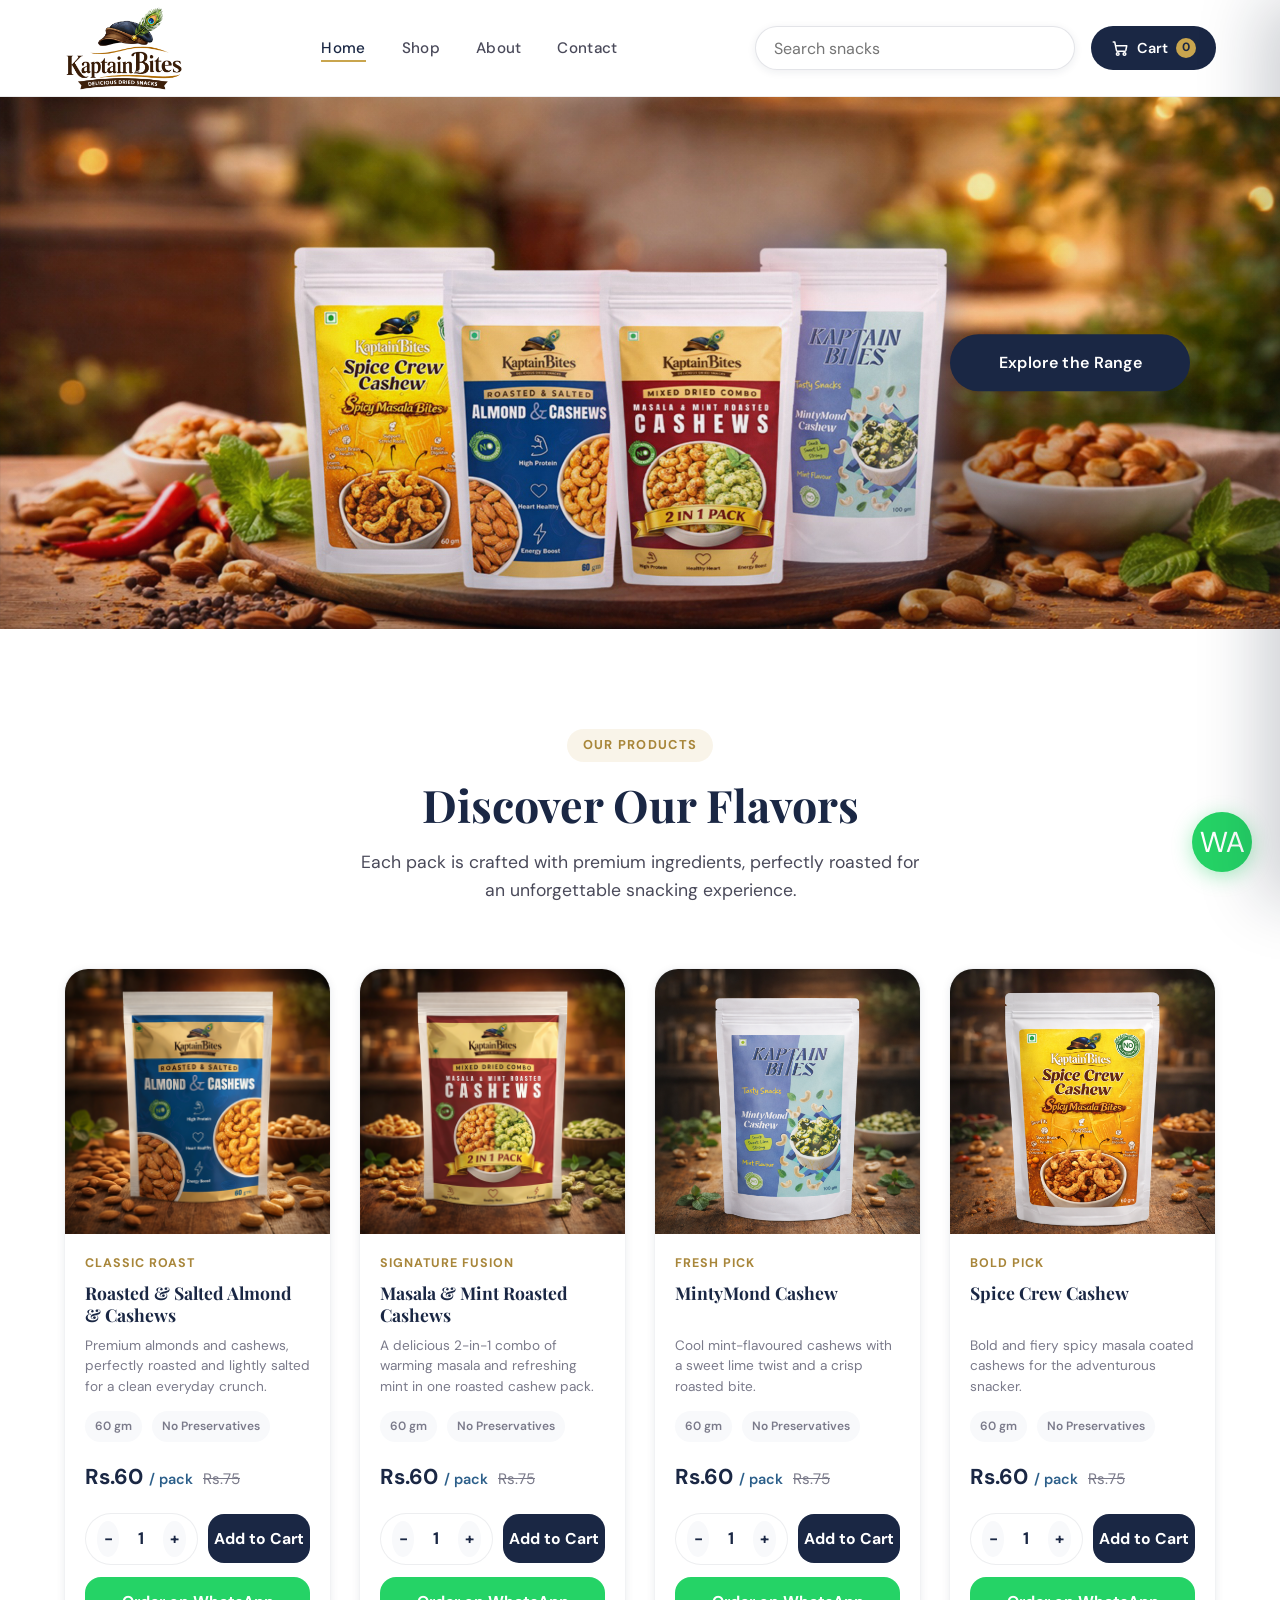
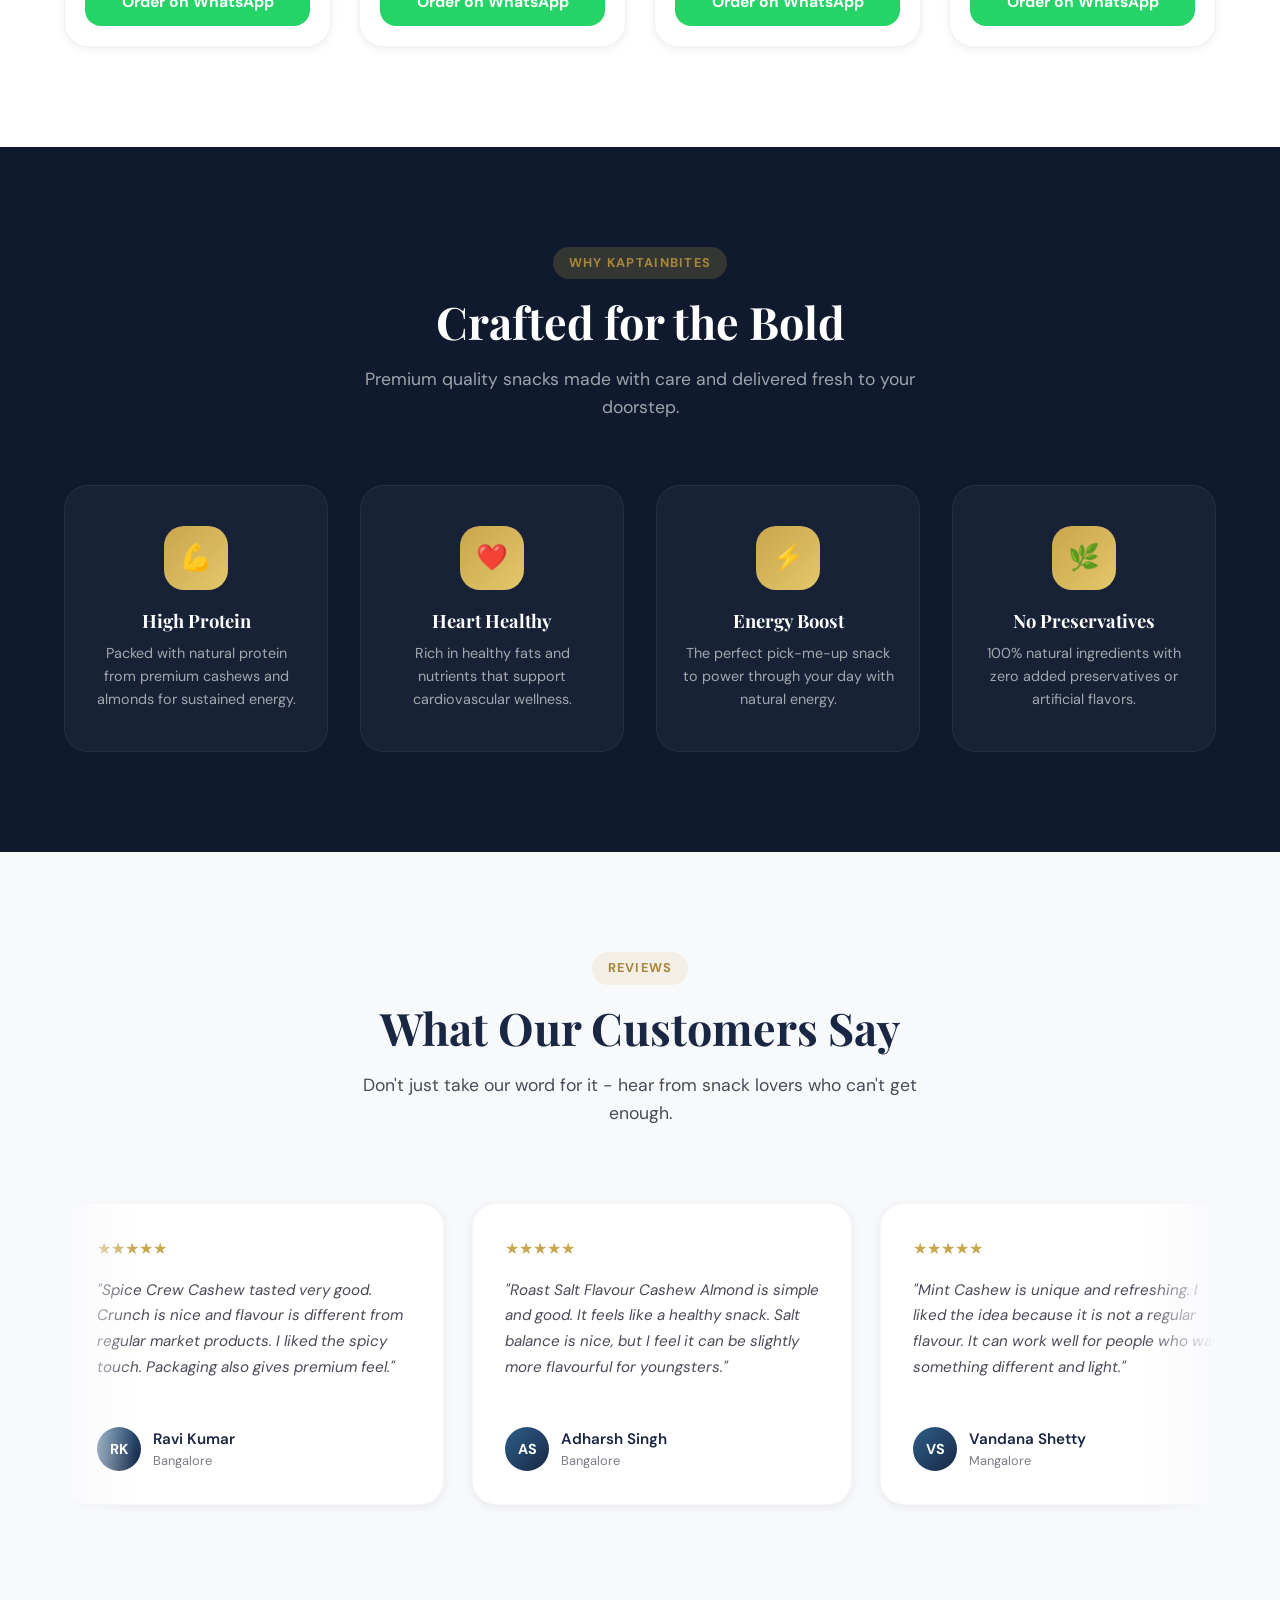
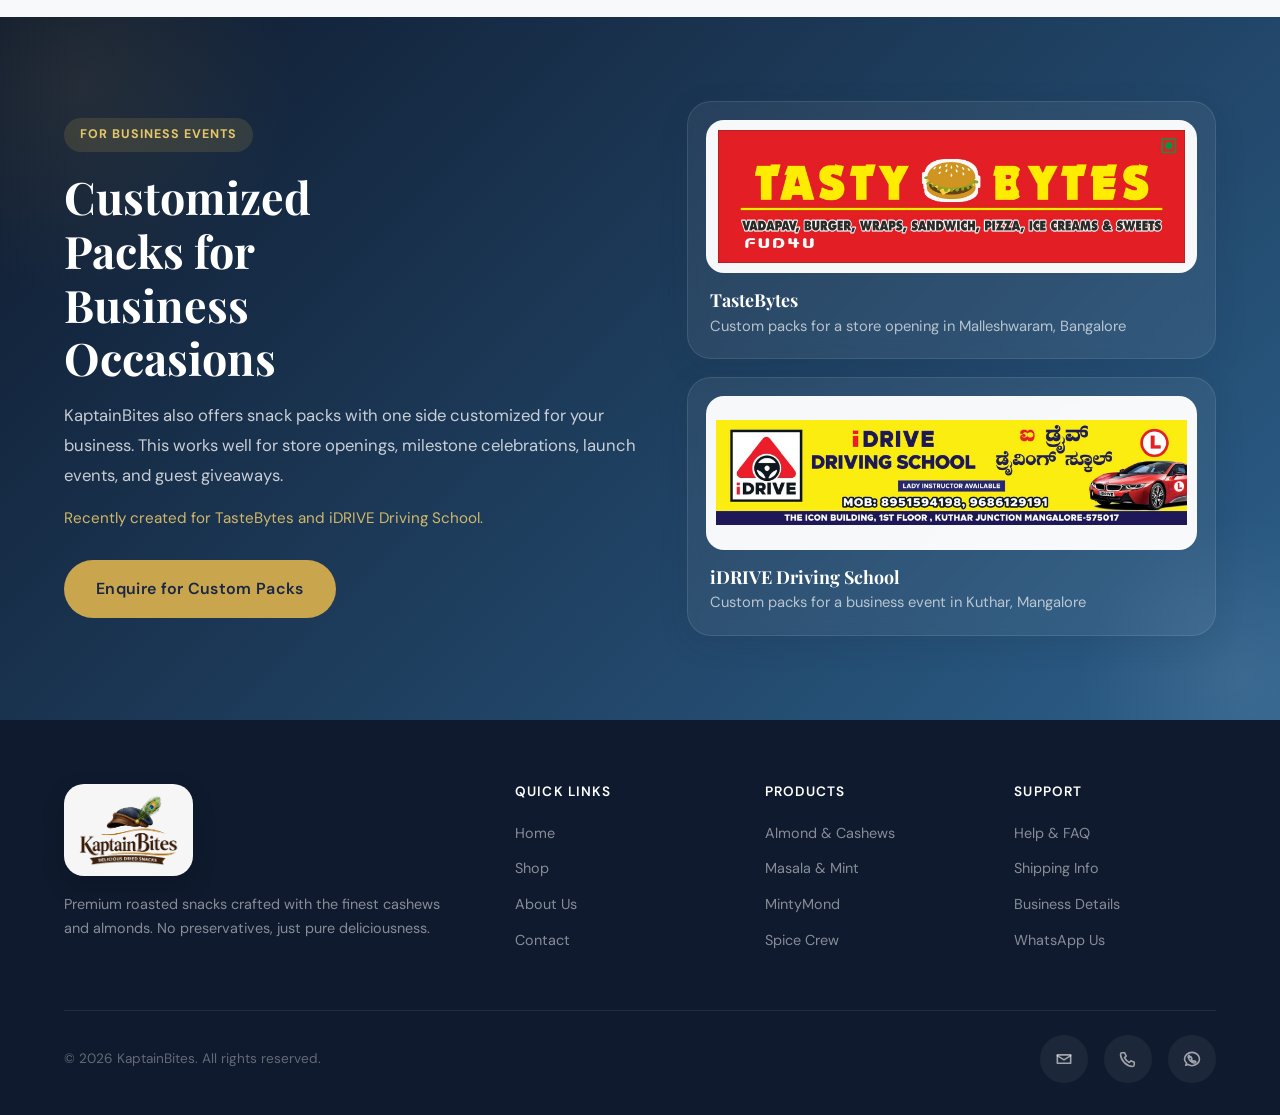
==== index.html @ ab27a281 "Add files via upload" ====
﻿<!DOCTYPE html>
<html lang="en">
<head>
  <meta charset="UTF-8">
  <meta name="viewport" content="width=device-width, initial-scale=1.0">
  <title>KaptainBites | Premium Roasted Snacks</title>
  <meta name="description" content="Premium roasted cashews and almonds from KaptainBites. Explore the snack range, add to cart, and order on WhatsApp.">
  <link rel="preconnect" href="https://fonts.googleapis.com">
  <link rel="preconnect" href="https://fonts.gstatic.com" crossorigin>
  <link href="https://fonts.googleapis.com/css2?family=Playfair+Display:ital,wght@0,400;0,600;0,700;0,800;1,400&family=DM+Sans:wght@300;400;500;600;700&display=swap" rel="stylesheet">
  <link rel="stylesheet" href="assets/css/styles.css">
  <link rel="stylesheet" href="assets/css/footer-disclosure.css">
</head>
<body>
  <nav class="navbar">
    <div class="nav-inner">
      <a href="index.html" class="nav-logo" aria-label="KaptainBites home">
        <img src="assets/images/branding/logo-header.png" alt="KaptainBites" class="nav-logo__image">
      </a>
      <ul class="nav-links">
        <li><a href="index.html" class="active">Home</a></li>
        <li><a href="shop.html">Shop</a></li>
        <li><a href="about.html">About</a></li>
        <li><a href="contact.html">Contact</a></li>
        <li class="nav-mobile-search"><a href="shop.html">Search</a></li>
      </ul>
      <div class="nav-actions">
        <div class="nav-search-shell">
          <form class="site-search site-search--nav" role="search" autocomplete="off">
            <label class="sr-only" for="product-search">Search products</label>
            <input id="product-search" type="search" placeholder="Search snacks" aria-expanded="false">
            <button type="button" class="site-search__clear" hidden aria-label="Clear search">&times;</button>
          </form>
          <div id="search-dropdown" class="site-search__dropdown" hidden>
            <div class="site-search__header">
              <strong>Suggestions</strong>
              <button id="search-view-all" type="button" class="search-view-all">View All</button>
            </div>
            <div id="search-keywords" class="search-keywords"></div>
            <div id="search-suggestions-list" class="search-suggestions"></div>
            <div class="search-page-links">
              <a href="shop.html">Shop</a>
              <a href="about.html">About</a>
              <a href="contact.html">Contact</a>
              <a href="cart.html">Cart</a>
            </div>
          </div>
        </div>
        <a href="cart.html" class="nav-cart" aria-label="Cart">
          <span class="nav-cart__icon" aria-hidden="true">
            <svg viewBox="0 0 24 24" focusable="false">
              <circle cx="9" cy="20" r="1.8"></circle>
              <circle cx="18" cy="20" r="1.8"></circle>
              <path d="M3 4H5L7.3 15.2C7.45 15.93 8.09 16.45 8.84 16.45H18.2C18.9 16.45 19.52 15.98 19.71 15.3L21 9H7.1"></path>
            </svg>
          </span>
          <span class="nav-cart__label">Cart</span>
          <span class="cart-count" data-cart-count hidden>0</span>
        </a>
        <button class="mobile-toggle" type="button" aria-label="Menu" aria-expanded="false">
          <span></span><span></span><span></span>
        </button>
      </div>
    </div>
  </nav>

  <section class="hero-video-band" aria-label="KaptainBites hero media">
    <div class="hero-video-band__frame">
      <video
        class="hero-video-band__media"
        autoplay
        muted
        loop
        playsinline
        preload="metadata"
        poster="assets/images/hero/hero-desktop.png"
        aria-hidden="true"
      >
        <source src="assets/images/hero/hero-mobile.mp4" type="video/mp4" media="(max-width: 560px)">
        <source src="assets/images/hero/hero-desktop.mp4" type="video/mp4">
      </video>
      <div class="hero-video-band__actions">
        <a href="#products" class="btn-primary hero-video-band__cta">Explore the Range</a>
      </div>
    </div>
  </section>

  <section id="products" class="section">
    <div class="container">
      <div class="section-header fade-in">
        <span class="tag">Our Products</span>
        <h2>Discover Our Flavors</h2>
        <p>Each pack is crafted with premium ingredients, perfectly roasted for an unforgettable snacking experience.</p>
      </div>
      <div class="products-grid" data-featured-grid data-limit="4"></div>
    </div>
  </section>

  <section class="section features">
    <div class="container">
      <div class="section-header fade-in">
        <span class="tag">Why KaptainBites</span>
        <h2>Crafted for the Bold</h2>
        <p>Premium quality snacks made with care and delivered fresh to your doorstep.</p>
      </div>
      <div class="features-grid">
        <div class="feature-card fade-in">
          <div class="feature-icon">&#128170;</div>
          <h3>High Protein</h3>
          <p>Packed with natural protein from premium cashews and almonds for sustained energy.</p>
        </div>
        <div class="feature-card fade-in">
          <div class="feature-icon">&#10084;&#65039;</div>
          <h3>Heart Healthy</h3>
          <p>Rich in healthy fats and nutrients that support cardiovascular wellness.</p>
        </div>
        <div class="feature-card fade-in">
          <div class="feature-icon">&#9889;</div>
          <h3>Energy Boost</h3>
          <p>The perfect pick-me-up snack to power through your day with natural energy.</p>
        </div>
        <div class="feature-card fade-in">
          <div class="feature-icon">&#127807;</div>
          <h3>No Preservatives</h3>
          <p>100% natural ingredients with zero added preservatives or artificial flavors.</p>
        </div>
      </div>
    </div>
  </section>

  <section class="section testimonials">
    <div class="container">
      <div class="section-header fade-in">
        <span class="tag">Reviews</span>
        <h2>What Our Customers Say</h2>
        <p>Don't just take our word for it - hear from snack lovers who can't get enough.</p>
      </div>
      <div class="testimonials-marquee" aria-label="Customer reviews slider">
        <div class="testimonials-track">
          <article class="testimonial-card fade-in">
            <div class="testimonial-stars">&#9733;&#9733;&#9733;&#9733;&#9733;</div>
            <p class="testimonial-text">"Spice Crew Cashew tasted very good. Crunch is nice and flavour is different from regular market products. I liked the spicy touch. Packaging also gives premium feel."</p>
            <div class="testimonial-author">
              <div class="testimonial-avatar">RK</div>
              <div>
                <div class="testimonial-name">Ravi Kumar</div>
                <div class="testimonial-loc">Bangalore</div>
              </div>
            </div>
          </article>
          <article class="testimonial-card fade-in">
            <div class="testimonial-stars">&#9733;&#9733;&#9733;&#9733;&#9733;</div>
            <p class="testimonial-text">"Roast Salt Flavour Cashew Almond is simple and good. It feels like a healthy snack. Salt balance is nice, but I feel it can be slightly more flavourful for youngsters."</p>
            <div class="testimonial-author">
              <div class="testimonial-avatar">AS</div>
              <div>
                <div class="testimonial-name">Adharsh Singh</div>
                <div class="testimonial-loc">Bangalore</div>
              </div>
            </div>
          </article>
          <article class="testimonial-card fade-in">
            <div class="testimonial-stars">&#9733;&#9733;&#9733;&#9733;&#9733;</div>
            <p class="testimonial-text">"Mint Cashew is unique and refreshing. I liked the idea because it is not a regular flavour. It can work well for people who want something different and light."</p>
            <div class="testimonial-author">
              <div class="testimonial-avatar">VS</div>
              <div>
                <div class="testimonial-name">Vandana Shetty</div>
                <div class="testimonial-loc">Mangalore</div>
              </div>
            </div>
          </article>
          <article class="testimonial-card fade-in">
            <div class="testimonial-stars">&#9733;&#9733;&#9733;&#9733;&#9733;</div>
            <p class="testimonial-text">"Refreshing taste, good crunch, mint flavour can be slightly smoother."</p>
            <div class="testimonial-author">
              <div class="testimonial-avatar">SK</div>
              <div>
                <div class="testimonial-name">Swathi Kulal</div>
                <div class="testimonial-loc">Mangalore</div>
              </div>
            </div>
          </article>
          <article class="testimonial-card fade-in">
            <div class="testimonial-stars">&#9733;&#9733;&#9733;&#9733;&#9733;</div>
            <p class="testimonial-text">"Spice Cashew tasted really good and crunchy. The masala flavour is nice and it feels like a premium snack. I think it can attract office people and snack lovers."</p>
            <div class="testimonial-author">
              <div class="testimonial-avatar">VB</div>
              <div>
                <div class="testimonial-name">Vignesh Bemoj</div>
                <div class="testimonial-loc">Bangalore</div>
              </div>
            </div>
          </article>
          <article class="testimonial-card fade-in">
            <div class="testimonial-stars">&#9733;&#9733;&#9733;&#9733;&#9733;</div>
            <p class="testimonial-text">"Roast Salt Flavour Cashew Almond is light, clean, and easy to eat. It doesn't feel too oily or heavy. Good option for evening snacking and also for gifting."</p>
            <div class="testimonial-author">
              <div class="testimonial-avatar">AD</div>
              <div>
                <div class="testimonial-name">Ancy Dsouza</div>
                <div class="testimonial-loc">Bangalore</div>
              </div>
            </div>
          </article>
          <article class="testimonial-card fade-in">
            <div class="testimonial-stars">&#9733;&#9733;&#9733;&#9733;&#9733;</div>
            <p class="testimonial-text">"Mint Cashew is a different concept and I liked the freshness. Personally, I feel the mint flavour can be slightly more balanced, but overall the product is good and interesting."</p>
            <div class="testimonial-author">
              <div class="testimonial-avatar">VM</div>
              <div>
                <div class="testimonial-name">Venkatesh Mestri</div>
                <div class="testimonial-loc">Bangalore</div>
              </div>
            </div>
          </article>
          <article class="testimonial-card testimonial-card--clone" aria-hidden="true">
            <div class="testimonial-stars">&#9733;&#9733;&#9733;&#9733;&#9733;</div>
            <p class="testimonial-text">"Spice Crew Cashew tasted very good. Crunch is nice and flavour is different from regular market products. I liked the spicy touch. Packaging also gives premium feel."</p>
            <div class="testimonial-author">
              <div class="testimonial-avatar">RK</div>
              <div>
                <div class="testimonial-name">Ravi Kumar</div>
                <div class="testimonial-loc">Bangalore</div>
              </div>
            </div>
          </article>
          <article class="testimonial-card testimonial-card--clone" aria-hidden="true">
            <div class="testimonial-stars">&#9733;&#9733;&#9733;&#9733;&#9733;</div>
            <p class="testimonial-text">"Roast Salt Flavour Cashew Almond is simple and good. It feels like a healthy snack. Salt balance is nice, but I feel it can be slightly more flavourful for youngsters."</p>
            <div class="testimonial-author">
              <div class="testimonial-avatar">AS</div>
              <div>
                <div class="testimonial-name">Adharsh Singh</div>
                <div class="testimonial-loc">Bangalore</div>
              </div>
            </div>
          </article>
          <article class="testimonial-card testimonial-card--clone" aria-hidden="true">
            <div class="testimonial-stars">&#9733;&#9733;&#9733;&#9733;&#9733;</div>
            <p class="testimonial-text">"Mint Cashew is unique and refreshing. I liked the idea because it is not a regular flavour. It can work well for people who want something different and light."</p>
            <div class="testimonial-author">
              <div class="testimonial-avatar">VS</div>
              <div>
                <div class="testimonial-name">Vandana Shetty</div>
                <div class="testimonial-loc">Mangalore</div>
              </div>
            </div>
          </article>
          <article class="testimonial-card testimonial-card--clone" aria-hidden="true">
            <div class="testimonial-stars">&#9733;&#9733;&#9733;&#9733;&#9733;</div>
            <p class="testimonial-text">"Refreshing taste, good crunch, mint flavour can be slightly smoother."</p>
            <div class="testimonial-author">
              <div class="testimonial-avatar">SK</div>
              <div>
                <div class="testimonial-name">Swathi Kulal</div>
                <div class="testimonial-loc">Mangalore</div>
              </div>
            </div>
          </article>
          <article class="testimonial-card testimonial-card--clone" aria-hidden="true">
            <div class="testimonial-stars">&#9733;&#9733;&#9733;&#9733;&#9733;</div>
            <p class="testimonial-text">"Spice Cashew tasted really good and crunchy. The masala flavour is nice and it feels like a premium snack. I think it can attract office people and snack lovers."</p>
            <div class="testimonial-author">
              <div class="testimonial-avatar">VB</div>
              <div>
                <div class="testimonial-name">Vignesh Bemoj</div>
                <div class="testimonial-loc">Bangalore</div>
              </div>
            </div>
          </article>
          <article class="testimonial-card testimonial-card--clone" aria-hidden="true">
            <div class="testimonial-stars">&#9733;&#9733;&#9733;&#9733;&#9733;</div>
            <p class="testimonial-text">"Roast Salt Flavour Cashew Almond is light, clean, and easy to eat. It doesn't feel too oily or heavy. Good option for evening snacking and also for gifting."</p>
            <div class="testimonial-author">
              <div class="testimonial-avatar">AD</div>
              <div>
                <div class="testimonial-name">Ancy Dsouza</div>
                <div class="testimonial-loc">Bangalore</div>
              </div>
            </div>
          </article>
          <article class="testimonial-card testimonial-card--clone" aria-hidden="true">
            <div class="testimonial-stars">&#9733;&#9733;&#9733;&#9733;&#9733;</div>
            <p class="testimonial-text">"Mint Cashew is a different concept and I liked the freshness. Personally, I feel the mint flavour can be slightly more balanced, but overall the product is good and interesting."</p>
            <div class="testimonial-author">
              <div class="testimonial-avatar">VM</div>
              <div>
                <div class="testimonial-name">Venkatesh Mestri</div>
                <div class="testimonial-loc">Bangalore</div>
              </div>
            </div>
          </article>
        </div>
      </div>
    </div>
  </section>

  <section class="business-service">
    <div class="container">
      <div class="business-service__grid">
        <div class="business-service__content">
          <span class="tag">For Business Events</span>
          <h2>Customized Packs for Business Occasions</h2>
          <p>KaptainBites also offers snack packs with one side customized for your business. This works well for store openings, milestone celebrations, launch events, and guest giveaways.</p>
          <p class="business-service__support">Recently created for TasteBytes and iDRIVE Driving School.</p>
          <a href="https://wa.me/917760172150?text=Hi%2C%20I%20would%20like%20to%20enquire%20about%20custom-branded%20KaptainBites%20packs%20for%20a%20business%20event." class="btn-primary business-service__cta" target="_blank" rel="noopener">Enquire for Custom Packs</a>
        </div>
        <div class="business-service__showcase">
          <article class="business-service__card">
            <div class="business-service__card-media">
              <img src="assets/images/collaboration/tastebytes-ribbon.jpg" alt="TasteBytes collaboration ribbon">
            </div>
            <div class="business-service__card-copy">
              <h3>TasteBytes</h3>
              <p>Custom packs for a store opening in Malleshwaram, Bangalore</p>
            </div>
          </article>
          <article class="business-service__card">
            <div class="business-service__card-media">
              <img src="assets/images/collaboration/idrive-ribbon.jpg" alt="iDRIVE Driving School collaboration ribbon">
            </div>
            <div class="business-service__card-copy">
              <h3>iDRIVE Driving School</h3>
              <p>Custom packs for a business event in Kuthar, Mangalore</p>
            </div>
          </article>
        </div>
      </div>
    </div>
  </section>

  <footer class="footer">
    <div class="container">
      <div class="footer-grid">
        <div class="footer-brand">
          <a href="index.html" class="footer-brand__logo-link" aria-label="KaptainBites home">
            <img src="assets/images/branding/logo-header.png" alt="KaptainBites" class="footer-brand__logo">
          </a>
          <p>Premium roasted snacks crafted with the finest cashews and almonds. No preservatives, just pure deliciousness.</p>
        </div>
        <div>
          <h4>Quick Links</h4>
          <ul>
            <li><a href="index.html">Home</a></li>
            <li><a href="shop.html">Shop</a></li>
            <li><a href="about.html">About Us</a></li>
            <li><a href="contact.html">Contact</a></li>
          </ul>
        </div>
        <div>
          <h4>Products</h4>
          <ul>
            <li><a href="products/roasted-salted-almond-cashew.html">Almond &amp; Cashews</a></li>
            <li><a href="products/masala-mint-roast.html">Masala &amp; Mint</a></li>
            <li><a href="products/mint-mond-cashew.html">MintyMond</a></li>
            <li><a href="products/spice-crew-cashew.html">Spice Crew</a></li>
          </ul>
        </div>
        <div>
          <h4>Support</h4>
          <ul>
            <li><a href="contact.html#faq">Help &amp; FAQ</a></li>
            <li><a href="contact.html#faq">Shipping Info</a></li>
            <li class="footer-business-disclosure">
              <details class="footer-details">
                <summary>Business Details</summary>
                <div class="footer-details__body">
                  <span><strong>FSSAI:</strong> 21225180000510</span>
                  <span><strong>GST:</strong> 29ARTPV9563D1ZS</span>
                </div>
              </details>
            </li>
            <li><a href="https://wa.me/917760172150?text=Hi%2C%20I%20want%20to%20order%20KaptainBites%20snacks." target="_blank" rel="noopener">WhatsApp Us</a></li>
          </ul>
        </div>
      </div>
      <div class="footer-bottom">
        <p>&copy; 2026 KaptainBites. All rights reserved.</p>
        <div class="footer-social">
          <a href="mailto:kaptainbites@gmail.com" aria-label="Email KaptainBites">
            <svg viewBox="0 0 24 24" focusable="false" aria-hidden="true">
              <path d="M4 7H20V17H4Z"></path>
              <path d="M4 8L12 13L20 8"></path>
            </svg>
          </a>
          <a href="tel:+917760172150" aria-label="Call KaptainBites">
            <svg viewBox="0 0 24 24" focusable="false" aria-hidden="true">
              <path d="M5 4.5H8L9.8 8.6L7.8 10.4C9.3 13.5 10.5 14.7 13.6 16.2L15.4 14.2L19.5 16V19C19.5 20.1 18.6 21 17.5 21C10 20.5 3.5 14 3 6.5C3 5.4 3.9 4.5 5 4.5Z"></path>
            </svg>
          </a>
          <a href="https://wa.me/917760172150?text=Hi%2C%20I%20want%20to%20order%20KaptainBites%20snacks." target="_blank" rel="noopener" aria-label="Chat on WhatsApp">
            <svg viewBox="0 0 24 24" focusable="false" aria-hidden="true">
              <path d="M7 18.5L4.5 19.5L5.5 17C4 15.6 3 13.9 3 12C3 7.6 7 4 12 4C17 4 21 7.6 21 12C21 16.4 17 20 12 20C10.2 20 8.5 19.5 7 18.5Z"></path>
              <path d="M9.5 10.1C9.8 9.5 10.1 9.4 10.4 9.4C10.7 9.4 11 9.4 11.2 10L11.7 11.2C11.9 11.7 11.8 11.9 11.6 12.1L11.2 12.5C11.7 13.6 12.4 14.3 13.5 14.8L13.9 14.4C14.1 14.2 14.3 14.1 14.8 14.3L16 14.8C16.6 15 16.6 15.3 16.6 15.6C16.6 15.9 16.5 16.2 15.9 16.5C15.4 16.8 14.8 16.9 14.4 16.8C12.9 16.5 11.3 15.5 10 14.2C8.7 12.9 7.7 11.3 7.4 9.8C7.3 9.4 7.4 8.8 7.7 8.3C8 7.7 8.3 7.6 8.6 7.6C8.9 7.6 9.2 7.9 9.5 10.1Z"></path>
            </svg>
          </a>
        </div>
      </div>
    </div>
  </footer>

  <div class="cart-overlay"></div>
  <aside class="cart-sidebar" aria-label="Shopping cart">
    <div class="cart-header">
      <div class="cart-header__meta">
        <h3>Your Cart</h3>
        <a class="cart-header__link" href="cart.html">View full cart</a>
      </div>
      <button class="cart-close" type="button" aria-label="Close cart">&times;</button>
    </div>
    <div class="cart-items">
      <div class="cart-empty">
        <div class="empty-icon">Cart</div>
        <p>Your cart is empty</p>
        <p style="font-size:0.85rem;margin-top:8px">Browse our delicious snacks!</p>
      </div>
    </div>
    <div class="cart-footer" style="display:none">
      <div class="cart-total">
        <span>Total</span>
        <strong>Rs.0</strong>
      </div>
      <div class="cart-footer__actions">
        <button class="btn-whatsapp" type="button" data-order-cart>Order via WhatsApp</button>
        <a class="btn-secondary cart-footer__browse" href="shop.html" data-browse-products>Explore More Products</a>
      </div>
    </div>
  </aside>

  <a href="#" class="whatsapp-float" data-quick-whatsapp aria-label="Chat on WhatsApp">WA</a>

  <script src="assets/js/product-catalog.js"></script>
  <script src="assets/js/cart.js"></script>
  <script src="assets/js/site.js"></script>
  <script src="assets/js/cart-drawer.js"></script>
</body>
</html>
---- assets/css/styles.css ----
﻿@import url('https://fonts.googleapis.com/css2?family=Playfair+Display:ital,wght@0,400;0,600;0,700;0,800;1,400&family=DM+Sans:wght@300;400;500;600;700&display=swap');

:root {
  --navy: #1a2744;
  --navy-deep: #0f1a2e;
  --blue: #2c5f8a;
  --blue-light: #3a7cb8;
  --blue-pale: #e8f0f8;
  --gold: #c9a54e;
  --gold-light: #e4c76b;
  --gold-dark: #a8863a;
  --white: #ffffff;
  --off-white: #f8f9fb;
  --cream: #f5f0e6;
  --text-dark: #1a1a2e;
  --text-mid: #4a4a5a;
  --text-light: #7a7a8a;
  --green-veg: #2d8a2d;
  --red-accent: #c4392d;
  --shadow-sm: 0 2px 8px rgba(26,39,68,0.08);
  --shadow-md: 0 8px 30px rgba(26,39,68,0.12);
  --shadow-lg: 0 20px 60px rgba(26,39,68,0.15);
  --shadow-gold: 0 8px 30px rgba(201,165,78,0.2);
  --radius-sm: 8px;
  --radius-md: 16px;
  --radius-lg: 24px;
  --radius-xl: 32px;
  --transition: 0.35s cubic-bezier(0.4,0,0.2,1);
}

*,*::before,*::after{box-sizing:border-box;margin:0;padding:0}
html{scroll-behavior:smooth;font-size:16px}
body{font-family:'DM Sans',sans-serif;color:var(--text-dark);background:var(--white);line-height:1.6;-webkit-font-smoothing:antialiased;overflow-x:hidden}
h1,h2,h3,h4{font-family:'Playfair Display',serif;line-height:1.2}
a{text-decoration:none;color:inherit;transition:var(--transition)}
img{max-width:100%;display:block}
button{cursor:pointer;border:none;font-family:inherit}
.container{max-width:1200px;margin:0 auto;padding:0 24px}

/* NAVBAR */
.navbar{position:fixed;top:0;left:0;right:0;z-index:1000;background:rgba(255,255,255,0.95);backdrop-filter:blur(20px);-webkit-backdrop-filter:blur(20px);border-bottom:1px solid rgba(26,39,68,0.06);transition:var(--transition)}
.navbar.scrolled{box-shadow:var(--shadow-sm)}
.nav-inner{display:grid;grid-template-columns:auto 1fr auto;align-items:center;height:96px;max-width:1200px;margin:0 auto;padding:0 24px;position:relative;gap:28px}
.nav-logo{font-family:'Playfair Display',serif;font-size:1.6rem;font-weight:800;color:var(--navy);display:flex;align-items:center;gap:8px;flex-shrink:0}
.nav-logo .logo-icon{width:38px;height:38px;background:linear-gradient(135deg,var(--gold),var(--gold-light));border-radius:50%;display:flex;align-items:center;justify-content:center;font-size:1.1rem;color:var(--navy);line-height:1}
.nav-logo span{color:var(--gold-dark)}
.nav-logo__image{display:block;height:86px;width:auto;object-fit:contain}
.nav-links{display:flex;align-items:center;gap:36px;list-style:none;justify-self:center}
.nav-mobile-search{display:none}
.nav-links a{font-size:0.95rem;font-weight:500;color:var(--text-mid);position:relative;letter-spacing:0.02em}
.nav-links a::after{content:'';position:absolute;bottom:-4px;left:0;width:0;height:2px;background:var(--gold);transition:var(--transition)}
.nav-links a:hover,.nav-links a.active{color:var(--navy)}
.nav-links a:hover::after,.nav-links a.active::after{width:100%}
.nav-cart{position:relative;display:flex;align-items:center;gap:8px;height:44px;background:var(--navy);color:var(--white);padding:0 20px;border-radius:50px;font-weight:600;font-size:0.9rem;transition:var(--transition)}
.nav-cart:hover{background:var(--blue);transform:translateY(-1px);box-shadow:var(--shadow-md)}
.nav-cart__icon{display:inline-flex;align-items:center;justify-content:center;color:currentColor}
.nav-cart__icon svg{width:18px;height:18px;stroke:currentColor;stroke-width:2;fill:none;stroke-linecap:round;stroke-linejoin:round}
.nav-cart__label{line-height:1}
.cart-count{background:var(--gold);color:var(--navy);width:20px;height:20px;border-radius:50%;display:flex;align-items:center;justify-content:center;font-size:0.75rem;font-weight:700}
.mobile-toggle{display:none;flex-direction:column;gap:5px;background:none;padding:4px}
.mobile-toggle span{width:24px;height:2px;background:var(--navy);border-radius:2px;transition:var(--transition)}
.sr-only{position:absolute;width:1px;height:1px;padding:0;margin:-1px;overflow:hidden;clip:rect(0,0,0,0);white-space:nowrap;border:0}

/* HERO */
.hero{min-height:100vh;display:flex;align-items:center;background:linear-gradient(165deg,var(--white) 0%,var(--blue-pale) 40%,var(--cream) 100%);position:relative;overflow:hidden;padding-top:96px}
.hero::before{content:'';position:absolute;top:-200px;right:-200px;width:600px;height:600px;background:radial-gradient(circle,rgba(201,165,78,0.08) 0%,transparent 70%);border-radius:50%}
.hero::after{content:'';position:absolute;bottom:-100px;left:-100px;width:400px;height:400px;background:radial-gradient(circle,rgba(44,95,138,0.06) 0%,transparent 70%);border-radius:50%}
.hero-inner{display:grid;grid-template-columns:1fr 1fr;gap:60px;align-items:center;position:relative;z-index:2}
.hero-badge{display:inline-flex;align-items:center;gap:8px;background:rgba(201,165,78,0.12);color:var(--gold-dark);padding:8px 18px;border-radius:50px;font-size:0.85rem;font-weight:600;margin-bottom:20px;letter-spacing:0.05em;text-transform:uppercase}
.hero h1{font-size:3.8rem;font-weight:800;color:var(--navy);margin-bottom:20px;line-height:1.1}
.hero h1 em{font-style:italic;color:var(--gold-dark);position:relative}
.hero p{font-size:1.15rem;color:var(--text-mid);max-width:480px;margin-bottom:36px;line-height:1.7}
.hero-cta{display:flex;gap:16px;align-items:center;flex-wrap:wrap}
.btn-primary{display:inline-flex;align-items:center;gap:8px;background:var(--navy);color:var(--white);padding:16px 32px;border-radius:50px;font-weight:600;font-size:1rem;transition:var(--transition);letter-spacing:0.02em}
.btn-primary:hover{background:var(--blue);transform:translateY(-2px);box-shadow:var(--shadow-lg)}
.btn-secondary{display:inline-flex;align-items:center;gap:8px;background:transparent;color:var(--navy);padding:16px 32px;border-radius:50px;font-weight:600;font-size:1rem;border:2px solid var(--navy);transition:var(--transition)}
.btn-secondary:hover{background:var(--navy);color:var(--white);transform:translateY(-2px)}
.btn-whatsapp{display:inline-flex;align-items:center;gap:10px;background:#25D366;color:var(--white);padding:16px 32px;border-radius:50px;font-weight:600;font-size:1rem;transition:var(--transition);border:none}
.btn-whatsapp:hover{background:#1fba59;transform:translateY(-2px);box-shadow:0 8px 30px rgba(37,211,102,0.3)}
.hero-video-band{margin-top:96px;position:relative;background:linear-gradient(180deg,var(--white) 0%,var(--blue-pale) 100%)}
.hero-video-band__frame{position:relative;width:100%;aspect-ratio:12 / 5;background:var(--navy-deep);overflow:hidden}
.hero-video-band__frame::before{content:'';position:absolute;inset:0;z-index:1;pointer-events:none;background:linear-gradient(180deg,rgba(15,26,46,0.04) 0%,rgba(15,26,46,0.02) 52%,rgba(15,26,46,0.18) 100%)}
.hero-video-band__media{display:block;width:100%;height:100%;object-fit:cover;background:var(--navy-deep)}
.hero-video-band__actions{position:absolute;right:clamp(28px,7vw,120px);top:50%;z-index:2;display:flex;justify-content:flex-end;transform:translateY(-50%)}
.hero-video-band__cta{min-width:240px;justify-content:center;box-shadow:0 18px 30px rgba(15,26,46,0.24)}
#products{scroll-margin-top:120px}
.hero-visual{position:relative;display:flex;justify-content:center;align-items:center}
.hero-products{display:grid;grid-template-columns:1fr 1fr;gap:20px;max-width:480px}
.hero-product-card{background:var(--white);border-radius:var(--radius-lg);padding:16px;box-shadow:var(--shadow-md);transition:var(--transition);animation:floatUp 0.8s ease-out backwards}
.hero-product-card:nth-child(2){animation-delay:0.15s}
.hero-product-card:nth-child(3){animation-delay:0.3s}
.hero-product-card:nth-child(4){animation-delay:0.45s}
.hero-product-card:hover{transform:translateY(-8px);box-shadow:var(--shadow-lg)}
.hero-product-card img{width:100%;aspect-ratio:1;object-fit:cover;border-radius:var(--radius-md);background:var(--off-white)}
.hero-stats{display:flex;gap:40px;margin-top:48px;padding-top:32px;border-top:1px solid rgba(26,39,68,0.1)}
.stat-item h3{font-size:2rem;color:var(--navy)}
.stat-item p{font-size:0.85rem;color:var(--text-light);margin-bottom:0;font-weight:500}

/* SECTIONS */
.section{padding:100px 0}
.section-header{text-align:center;margin-bottom:64px}
.section-header .tag{display:inline-block;background:rgba(201,165,78,0.12);color:var(--gold-dark);padding:6px 16px;border-radius:50px;font-size:0.8rem;font-weight:700;letter-spacing:0.1em;text-transform:uppercase;margin-bottom:16px}
.section-header h2{font-size:2.8rem;color:var(--navy);margin-bottom:16px}
.section-header p{font-size:1.1rem;color:var(--text-mid);max-width:560px;margin:0 auto}

/* PRODUCTS */
.products-grid{display:grid;grid-template-columns:repeat(4,1fr);gap:28px;align-items:stretch}
.product-card{background:var(--white);border-radius:var(--radius-lg);overflow:hidden;box-shadow:var(--shadow-sm);transition:var(--transition);border:1px solid rgba(26,39,68,0.06);position:relative;display:flex;flex-direction:column;height:100%}
.product-card:hover{transform:translateY(-8px);box-shadow:var(--shadow-lg);border-color:rgba(201,165,78,0.2)}
.product-img-wrap{position:relative;overflow:hidden;background:linear-gradient(135deg,var(--off-white),var(--blue-pale));aspect-ratio:1;display:flex;align-items:center;justify-content:center;padding:0}
.product-card--classic .product-img-wrap{background:linear-gradient(135deg,#edf4fb,#dce7f3)}
.product-card--fusion .product-img-wrap{background:linear-gradient(135deg,#f5edf2,#ece4f5)}
.product-card--mint .product-img-wrap{background:linear-gradient(135deg,#edf8f5,#ddf1e9)}
.product-card--spice .product-img-wrap{background:linear-gradient(135deg,#fff2df,#ffe2c1)}
.product-img-wrap img{width:100%;height:100%;object-fit:cover;transition:var(--transition)}
.product-card:hover .product-img-wrap img{transform:scale(1.08)}
.product-badge{position:absolute;top:12px;left:12px;background:var(--green-veg);color:var(--white);padding:4px 10px;border-radius:50px;font-size:0.7rem;font-weight:700;text-transform:uppercase;letter-spacing:0.05em}
.product-badge.bestseller{background:var(--gold);color:var(--navy)}
.product-info{padding:20px;display:flex;flex-direction:column;flex:1}
.product-name{font-family:'Playfair Display',serif;font-size:1.1rem;font-weight:700;color:var(--navy);margin-bottom:10px;line-height:1.25;min-height:2.5em}
.product-name a:hover{color:var(--gold-dark)}
.product-desc{font-size:0.85rem;color:var(--text-light);margin-bottom:14px;line-height:1.5;min-height:4.5em;display:-webkit-box;-webkit-line-clamp:3;-webkit-box-orient:vertical;overflow:hidden}
.product-weight{font-size:0.8rem;color:var(--text-light);margin-bottom:16px;font-weight:500}
.product-footer{display:flex;flex-direction:column;gap:18px;margin-top:auto}
.product-price-row{display:flex;align-items:baseline;gap:10px;flex-wrap:wrap}
.product-price{font-family:'DM Sans',sans-serif;font-size:1.35rem;font-weight:700;color:var(--navy);display:flex;align-items:baseline;gap:6px}
.product-price__unit{font-size:0.9rem;color:var(--blue);font-weight:600}
.product-price__original{font-size:0.95rem;color:var(--text-light);text-decoration:line-through}
.btn-add-cart{background:var(--navy);color:var(--white);padding:10px 20px;border-radius:50px;font-weight:600;font-size:0.85rem;transition:var(--transition);display:flex;align-items:center;gap:6px}
.btn-add-cart:hover{background:var(--gold);color:var(--navy);transform:scale(1.05)}

/* FEATURES */
.features{background:var(--navy-deep);color:var(--white)}
.features .section-header .tag{background:rgba(201,165,78,0.2)}
.features .section-header h2{color:var(--white)}
.features .section-header p{color:rgba(255,255,255,0.6)}
.features-grid{display:grid;grid-template-columns:repeat(4,1fr);gap:32px}
.feature-card{text-align:center;padding:40px 24px;border-radius:var(--radius-lg);background:rgba(255,255,255,0.04);border:1px solid rgba(255,255,255,0.06);transition:var(--transition)}
.feature-card:hover{background:rgba(255,255,255,0.08);transform:translateY(-4px)}
.feature-icon{width:64px;height:64px;background:linear-gradient(135deg,var(--gold),var(--gold-light));border-radius:20px;display:flex;align-items:center;justify-content:center;font-size:1.6rem;margin:0 auto 20px;color:var(--navy);line-height:1}
.feature-card h3{font-size:1.15rem;margin-bottom:10px;color:var(--white)}
.feature-card p{font-size:0.9rem;color:rgba(255,255,255,0.6);line-height:1.6}

/* TESTIMONIALS */
.testimonials{background:var(--off-white);overflow:hidden}
.testimonials-marquee{position:relative;overflow:hidden;padding:12px 0}
.testimonials-marquee::before,.testimonials-marquee::after{content:'';position:absolute;top:0;bottom:0;width:72px;z-index:2;pointer-events:none}
.testimonials-marquee::before{left:0;background:linear-gradient(90deg,var(--off-white) 0%,rgba(248,249,251,0) 100%)}
.testimonials-marquee::after{right:0;background:linear-gradient(270deg,var(--off-white) 0%,rgba(248,249,251,0) 100%)}
.testimonials-track{display:flex;align-items:stretch;gap:28px;width:max-content;animation:testimonialsLoop 60s linear infinite}
.testimonials-marquee:hover .testimonials-track{animation-play-state:paused}
.testimonial-card{background:var(--white);padding:32px;border-radius:var(--radius-lg);box-shadow:var(--shadow-sm);border:1px solid rgba(26,39,68,0.04);width:min(380px,calc(100vw - 64px));flex:0 0 min(380px,calc(100vw - 64px));display:flex;flex-direction:column;min-height:280px}
.testimonial-stars{color:var(--gold);font-size:1rem;margin-bottom:16px}
.testimonial-text{font-size:0.95rem;color:var(--text-mid);line-height:1.7;margin-bottom:20px;font-style:italic;flex:1}
.testimonial-author{display:flex;align-items:center;gap:12px;margin-top:auto}
.testimonial-avatar{width:44px;height:44px;border-radius:50%;background:linear-gradient(135deg,var(--blue),var(--navy));display:flex;align-items:center;justify-content:center;color:var(--white);font-weight:700;font-size:0.9rem}
.testimonial-name{font-weight:600;font-size:0.95rem;color:var(--navy)}
.testimonial-loc{font-size:0.8rem;color:var(--text-light)}

@keyframes testimonialsLoop{
  from{transform:translateX(0)}
  to{transform:translateX(calc(-50% - 14px))}
}

/* CTA BANNER */
.cta-banner{background:linear-gradient(135deg,var(--navy) 0%,var(--blue) 100%);padding:80px 0;text-align:center;position:relative;overflow:hidden}
.cta-banner::before{content:'';position:absolute;top:-50%;left:-50%;width:200%;height:200%;background:radial-gradient(circle,rgba(201,165,78,0.1) 0%,transparent 50%)}
.cta-banner h2{font-size:2.5rem;color:var(--white);margin-bottom:16px;position:relative}
.cta-banner p{font-size:1.1rem;color:rgba(255,255,255,0.7);margin-bottom:32px;position:relative}
.cta-banner .btn-primary{background:var(--gold);color:var(--navy);position:relative}
.cta-banner .btn-primary:hover{background:var(--gold-light);box-shadow:var(--shadow-gold)}

/* BUSINESS SERVICE */
.business-service{background:linear-gradient(135deg,var(--navy-deep) 0%,var(--blue) 100%);padding:84px 0;position:relative;overflow:hidden}
.business-service::before{content:'';position:absolute;inset:-20% auto auto -10%;width:420px;height:420px;background:radial-gradient(circle,rgba(201,165,78,0.1) 0%,transparent 72%);pointer-events:none}
.business-service::after{content:'';position:absolute;right:-120px;bottom:-120px;width:320px;height:320px;background:radial-gradient(circle,rgba(255,255,255,0.08) 0%,transparent 72%);pointer-events:none}
.business-service .container{position:relative;z-index:1}
.business-service__grid{display:grid;grid-template-columns:minmax(0,1.05fr) minmax(0,0.95fr);gap:38px;align-items:center}
.business-service__content .tag{display:inline-block;background:rgba(201,165,78,0.16);color:var(--gold-light);padding:7px 16px;border-radius:999px;font-size:0.78rem;font-weight:700;letter-spacing:0.08em;text-transform:uppercase;margin-bottom:18px}
.business-service__content h2{font-size:2.8rem;color:var(--white);margin-bottom:16px;max-width:11ch}
.business-service__content p{font-size:1.04rem;line-height:1.8;color:rgba(255,255,255,0.76);max-width:58ch}
.business-service__support{margin-top:14px;font-size:0.95rem !important;color:rgba(228,199,107,0.9) !important}
.business-service__cta{margin-top:28px;background:var(--gold);color:var(--navy)}
.business-service__cta:hover{background:var(--gold-light);box-shadow:var(--shadow-gold)}
.business-service__showcase{display:grid;gap:18px}
.business-service__card{background:rgba(255,255,255,0.06);border:1px solid rgba(255,255,255,0.1);border-radius:var(--radius-lg);padding:18px;backdrop-filter:blur(10px);-webkit-backdrop-filter:blur(10px);box-shadow:var(--shadow-md)}
.business-service__card-media{overflow:hidden;border-radius:18px;background:rgba(255,255,255,0.96);aspect-ratio:16 / 5;padding:10px}
.business-service__card-media img{width:100%;height:100%;object-fit:contain}
.business-service__card-copy{padding:16px 4px 2px}
.business-service__card-copy h3{font-size:1.12rem;color:var(--white);margin-bottom:4px}
.business-service__card-copy p{font-size:0.92rem;color:rgba(255,255,255,0.66)}

/* FOOTER */
.footer{background:var(--navy-deep);color:rgba(255,255,255,0.7);padding:64px 0 32px}
.footer-grid{display:grid;grid-template-columns:2fr 1fr 1fr 1fr;gap:48px;margin-bottom:48px}
.footer-brand__logo-link{display:inline-flex;align-items:center;justify-content:center;margin-bottom:16px;padding:10px 14px;border-radius:20px;background:rgba(255,255,255,0.96);box-shadow:0 10px 24px rgba(0,0,0,0.16)}
.footer-brand__logo{display:block;height:72px;width:auto;object-fit:contain}
.footer-brand p{font-size:0.9rem;line-height:1.7;color:rgba(255,255,255,0.5)}
.footer h4{color:var(--white);margin-bottom:20px;font-family:'DM Sans',sans-serif;font-weight:600;text-transform:uppercase;letter-spacing:0.08em;font-size:0.85rem}
.footer ul{list-style:none}
.footer ul li{margin-bottom:10px}
.footer ul a{font-size:0.9rem;color:rgba(255,255,255,0.5);transition:var(--transition)}
.footer ul a:hover{color:var(--gold)}
.footer-business-details{display:grid;gap:6px;font-size:0.88rem;color:rgba(255,255,255,0.58);line-height:1.5}
.footer-business-details strong{color:var(--white);font-weight:600}
.footer-bottom{border-top:1px solid rgba(255,255,255,0.08);padding-top:24px;display:flex;justify-content:space-between;align-items:center;font-size:0.85rem;color:rgba(255,255,255,0.35)}
.footer-social{display:flex;gap:16px}
.footer-social a,.footer-social button{width:48px;height:48px;border-radius:50%;background:rgba(255,255,255,0.06);display:flex;align-items:center;justify-content:center;color:rgba(255,255,255,0.58);transition:var(--transition);border:none}
.footer-social a:hover,.footer-social button:hover{background:var(--gold);color:var(--navy);transform:translateY(-2px)}
.footer-social svg{width:20px;height:20px;stroke:currentColor;stroke-width:1.9;fill:none;stroke-linecap:round;stroke-linejoin:round}

/* PAGE HEADERS */
.page-header{padding:140px 0 60px;background:linear-gradient(165deg,var(--white) 0%,var(--blue-pale) 100%);text-align:center;position:relative}
.page-header h1{font-size:3rem;color:var(--navy);margin-bottom:12px}
.page-header p{font-size:1.1rem;color:var(--text-mid)}

/* ABOUT */
.about-story{display:grid;grid-template-columns:1fr 1fr;gap:80px;align-items:center}
.about-story-text h2{font-size:2.4rem;color:var(--navy);margin-bottom:20px}
.about-story-text p{font-size:1.05rem;color:var(--text-mid);line-height:1.8;margin-bottom:16px}
.about-visual{background:linear-gradient(135deg,var(--blue-pale),var(--cream));border-radius:var(--radius-xl);padding:48px;display:flex;align-items:center;justify-content:center;min-height:400px;position:relative;overflow:hidden}
.about-visual-text{text-align:center;position:relative;z-index:2}
.about-visual-text .big-emoji{font-size:5rem;margin-bottom:16px;color:var(--gold-dark);line-height:1}
.about-visual-text h3{font-size:1.8rem;color:var(--navy);margin-bottom:8px}
.about-visual-text p{color:var(--text-mid);font-size:1rem}
.values-grid{display:grid;grid-template-columns:repeat(3,1fr);gap:32px;margin-top:80px}
.value-card{text-align:center;padding:40px 28px;background:var(--white);border-radius:var(--radius-lg);box-shadow:var(--shadow-sm);border:1px solid rgba(26,39,68,0.04);transition:var(--transition)}
.value-card:hover{transform:translateY(-4px);box-shadow:var(--shadow-md)}
.value-icon{font-size:2.5rem;margin-bottom:16px;color:var(--gold-dark);line-height:1}
.value-card h3{font-size:1.15rem;color:var(--navy);margin-bottom:10px}
.value-card p{font-size:0.9rem;color:var(--text-mid);line-height:1.6}

/* CONTACT */
.contact-grid{display:grid;grid-template-columns:1fr 1fr;gap:64px;align-items:start}
.contact-form{background:var(--white);padding:40px;border-radius:var(--radius-lg);box-shadow:var(--shadow-md);border:1px solid rgba(26,39,68,0.06)}
.form-group{margin-bottom:24px}
.form-group label{display:block;font-weight:600;font-size:0.9rem;color:var(--navy);margin-bottom:8px}
.form-group input,.form-group textarea,.form-group select{width:100%;padding:14px 18px;border:2px solid rgba(26,39,68,0.1);border-radius:var(--radius-sm);font-family:inherit;font-size:0.95rem;transition:var(--transition);background:var(--off-white)}
.form-group input:focus,.form-group textarea:focus,.form-group select:focus{outline:none;border-color:var(--blue);background:var(--white);box-shadow:0 0 0 4px rgba(44,95,138,0.1)}
.form-group textarea{resize:vertical;min-height:120px}
.contact-info-cards{display:flex;flex-direction:column;gap:24px}
.contact-info-card{display:flex;gap:20px;padding:28px;background:var(--off-white);border-radius:var(--radius-md);transition:var(--transition)}
.contact-info-card:hover{background:var(--blue-pale)}
.contact-info-icon{width:52px;height:52px;background:var(--navy);border-radius:var(--radius-sm);display:flex;align-items:center;justify-content:center;font-size:1.3rem;flex-shrink:0;color:var(--gold-light);line-height:1}
.contact-info-card h3{font-family:'DM Sans',sans-serif;font-size:1rem;font-weight:600;color:var(--navy);margin-bottom:4px}
.contact-info-card p{font-size:0.9rem;color:var(--text-mid)}

/* CART SIDEBAR */
.cart-overlay{position:fixed;inset:0;background:rgba(15,26,46,0.5);backdrop-filter:blur(4px);z-index:2000;opacity:0;visibility:hidden;transition:var(--transition)}
.cart-overlay.open{opacity:1;visibility:visible}
.cart-sidebar{position:fixed;top:0;right:0;width:420px;max-width:90vw;height:100vh;background:var(--white);z-index:2001;transform:translateX(100%);transition:var(--transition);display:flex;flex-direction:column;box-shadow:-20px 0 60px rgba(15,26,46,0.2)}
.cart-sidebar.open{transform:translateX(0)}
.cart-header{display:flex;align-items:center;justify-content:space-between;padding:24px;border-bottom:1px solid rgba(26,39,68,0.08)}
.cart-header__meta{display:flex;align-items:baseline;gap:12px;flex-wrap:wrap}
.cart-header h3{font-size:1.3rem;color:var(--navy)}
.cart-header__link{font-size:0.92rem;color:var(--text-mid);text-decoration:underline;text-underline-offset:3px}
.cart-header__link:hover{color:var(--navy)}
.cart-close{width:36px;height:36px;border-radius:50%;background:var(--off-white);display:flex;align-items:center;justify-content:center;font-size:1.2rem;transition:var(--transition)}
.cart-close:hover{background:var(--red-accent);color:var(--white)}
.cart-items{flex:1;overflow-y:auto;padding:24px;scrollbar-gutter:stable;overscroll-behavior:contain}
.cart-items::-webkit-scrollbar{width:10px}
.cart-items::-webkit-scrollbar-track{background:var(--off-white);border-radius:999px}
.cart-items::-webkit-scrollbar-thumb{background:rgba(26,39,68,0.22);border-radius:999px;border:2px solid var(--off-white)}
.cart-items::-webkit-scrollbar-thumb:hover{background:rgba(26,39,68,0.38)}
.cart-empty{text-align:center;padding:60px 20px;color:var(--text-light)}
.cart-empty .empty-icon{font-size:3rem;margin-bottom:16px;opacity:0.3}
.cart-item{display:flex;gap:16px;padding:16px 0;border-bottom:1px solid rgba(26,39,68,0.06)}
.cart-item-img{width:72px;height:72px;border-radius:var(--radius-sm);background:var(--off-white);overflow:hidden;flex-shrink:0}
.cart-item-img img{width:100%;height:100%;object-fit:cover}
.cart-item-details{flex:1}
.cart-item-name{font-weight:600;color:var(--navy);font-size:0.95rem;margin-bottom:4px}
.cart-item-price{color:var(--text-mid);font-size:0.9rem;margin-bottom:8px}
.cart-qty{display:flex;align-items:center;gap:12px}
.cart-qty button{width:28px;height:28px;border-radius:50%;background:var(--off-white);display:flex;align-items:center;justify-content:center;font-size:1rem;font-weight:700;transition:var(--transition);color:var(--navy)}
.cart-qty button:hover{background:var(--navy);color:var(--white)}
.cart-qty span{font-weight:600;min-width:20px;text-align:center}
.cart-item-remove{background:none;color:var(--text-light);font-size:1.1rem;transition:var(--transition);align-self:flex-start}
.cart-item-remove:hover{color:var(--red-accent)}
.cart-footer{padding:24px;border-top:1px solid rgba(26,39,68,0.08);background:var(--off-white)}
.cart-total{display:flex;justify-content:space-between;margin-bottom:20px;font-size:1.1rem}
.cart-total strong{font-size:1.3rem;color:var(--navy)}
.cart-footer__actions{display:grid;gap:12px}
.cart-footer .btn-whatsapp,.cart-footer__browse{width:100%;justify-content:center;font-size:1rem;padding:16px}
.cart-footer__browse{padding:14px 16px}

/* WHATSAPP FLOAT */
.whatsapp-float{position:fixed;bottom:28px;right:28px;z-index:999;width:60px;height:60px;background:#25D366;border-radius:50%;display:flex;align-items:center;justify-content:center;box-shadow:0 4px 20px rgba(37,211,102,0.4);transition:var(--transition);font-size:1.8rem;color:white}
.whatsapp-float:hover{transform:scale(1.1);box-shadow:0 6px 30px rgba(37,211,102,0.5)}

/* ANIMATIONS */
@keyframes floatUp{from{opacity:0;transform:translateY(30px)}to{opacity:1;transform:translateY(0)}}
.fade-in{opacity:0;transform:translateY(20px);transition:opacity 0.6s ease,transform 0.6s ease}
.fade-in.visible{opacity:1;transform:translateY(0)}

/* RESPONSIVE */
@media(max-width:1024px){.hero h1{font-size:2.8rem}.hero-video-band__frame{aspect-ratio:3 / 2}.hero-video-band__actions{right:32px;top:52%;transform:translateY(-50%)}.hero-video-band__cta{min-width:min(56vw,220px);padding:12px 20px}.products-grid{grid-template-columns:repeat(2,1fr)}.features-grid{grid-template-columns:repeat(2,1fr)}.footer-grid{grid-template-columns:1fr 1fr;gap:32px}}
@media(max-width:768px){.nav-inner{height:84px;gap:16px}.nav-logo__image{height:62px}.nav-links{display:none}.nav-mobile-search{display:block}.nav-search-shell{display:none}.mobile-toggle{display:flex}.nav-links.mobile-open{display:flex;flex-direction:column;position:absolute;top:84px;left:0;right:0;background:var(--white);padding:24px;gap:20px;box-shadow:var(--shadow-md);border-top:1px solid rgba(26,39,68,0.06)}.hero-inner{grid-template-columns:1fr;text-align:center;gap:40px}.hero h1{font-size:2.4rem}.hero p{margin:0 auto 32px}.hero-cta{justify-content:center}.hero-stats{justify-content:center}.hero-products{max-width:320px;margin:0 auto}.hero-video-band{margin-top:84px}.section-header h2{font-size:2rem}.products-grid{grid-template-columns:repeat(2,1fr);gap:16px}.features-grid{grid-template-columns:1fr}.about-story{grid-template-columns:1fr;gap:40px}.contact-grid{grid-template-columns:1fr}.values-grid{grid-template-columns:1fr}.footer-grid{grid-template-columns:1fr}.footer-bottom{flex-direction:column;gap:16px;text-align:center}}
@media(max-width:768px){.testimonials-marquee::before,.testimonials-marquee::after{width:28px}.testimonials-track{gap:18px;animation-duration:54s}.testimonial-card{width:min(300px,calc(100vw - 72px));flex-basis:min(300px,calc(100vw - 72px));padding:28px;min-height:260px}}
@media(prefers-reduced-motion:reduce){.testimonials-marquee::before,.testimonials-marquee::after{display:none}.testimonials-track{animation:none;display:grid;grid-template-columns:repeat(auto-fit,minmax(260px,1fr));width:100%}.testimonial-card{width:auto;flex-basis:auto;min-height:0}.testimonial-card--clone{display:none}}
@media(max-width:560px){.hero-video-band__frame{aspect-ratio:5 / 6}.hero-video-band__actions{left:50%;right:auto;top:auto;bottom:14px;justify-content:center;transform:translateX(-50%)}.hero-video-band__cta{min-width:min(58vw,210px);padding:11px 18px;font-size:0.94rem}}
@media(max-width:480px){.hero h1{font-size:2rem}.products-grid{grid-template-columns:1fr;max-width:320px;margin:0 auto}.hero-products{grid-template-columns:1fr 1fr;gap:12px;max-width:280px}.page-header h1{font-size:2.2rem}}

/* EXTENDED STRUCTURE */
.nav-actions{display:flex;align-items:center;gap:16px;justify-self:end}
.nav-search-shell{position:relative;width:min(320px,28vw)}
.site-search--nav input{min-width:250px;height:44px;padding:0 44px 0 18px;background:var(--off-white);border-color:transparent;box-shadow:none}
.site-search--nav input:focus{background:var(--white)}
.nav-search-shell .site-search__dropdown{left:auto;right:0;width:min(430px,calc(100vw - 32px))}
.catalog-toolbar--single{grid-template-columns:1fr}
.product-line{font-size:0.78rem;font-weight:700;letter-spacing:0.08em;text-transform:uppercase;color:var(--gold-dark);margin-bottom:8px}
.product-meta{display:flex;gap:10px;flex-wrap:wrap;margin-bottom:18px}
.product-meta span{font-size:0.75rem;font-weight:600;color:var(--text-light);background:var(--off-white);padding:6px 10px;border-radius:50px}
.product-card__purchase{display:grid;gap:12px}
.product-card__controls{display:grid;grid-template-columns:minmax(0,1.05fr) minmax(0,0.95fr);gap:10px;align-items:center}
.quantity-control--catalog{width:100%;justify-content:space-between;padding:6px 8px;border-radius:16px;gap:8px}
.quantity-control--catalog .qty-btn{width:36px;height:36px}
.quantity-control--catalog .qty-value{font-size:1.05rem}
.product-card__quick{display:inline-flex;align-items:center;justify-content:center;width:100%;padding:14px 14px;border-radius:16px;font-size:0.98rem;font-weight:700;white-space:nowrap;transition:var(--transition)}
.product-card__quick.cart-btn{background:var(--navy);color:var(--white)}
.product-card__quick.cart-btn:hover{background:var(--blue);transform:translateY(-1px)}
.product-card__quick--whatsapp{background:#25D366;color:var(--white)}
.product-card__quick--whatsapp:hover{background:#1fba59;transform:translateY(-1px);box-shadow:0 10px 24px rgba(37,211,102,0.24)}
.footer-link-button,.footer-social-button{background:none;border:none;color:inherit;font:inherit;padding:0;cursor:pointer}
.footer-link-button:hover,.footer-social-button:hover{color:var(--gold)}
.catalog-toolbar{display:grid;grid-template-columns:1.1fr 1fr;gap:24px;align-items:end;margin-bottom:40px}
.catalog-toolbar h2{font-size:2rem;color:var(--navy);margin-top:10px}
.catalog-search-shell{position:relative}
.site-search{position:relative}
.site-search input{width:100%;padding:16px 52px 16px 18px;border:1px solid rgba(26,39,68,0.12);border-radius:999px;background:var(--white);font:inherit;box-shadow:var(--shadow-sm)}
.site-search input[type="search"]{-webkit-appearance:none;appearance:none}
.site-search input[type="search"]::-webkit-search-decoration,
.site-search input[type="search"]::-webkit-search-cancel-button,
.site-search input[type="search"]::-webkit-search-results-button,
.site-search input[type="search"]::-webkit-search-results-decoration{-webkit-appearance:none;appearance:none;display:none}
.site-search input:focus{outline:none;border-color:var(--blue);box-shadow:0 0 0 4px rgba(44,95,138,0.08)}
.site-search__clear{position:absolute;top:50%;right:16px;transform:translateY(-50%);background:none;font-size:1.2rem;color:var(--text-light)}
.site-search__dropdown{position:absolute;top:calc(100% + 14px);left:0;right:0;background:var(--white);border-radius:24px;box-shadow:var(--shadow-lg);padding:20px;z-index:40;border:1px solid rgba(26,39,68,0.08)}
.site-search__header{display:flex;align-items:center;justify-content:space-between;margin-bottom:14px}
.search-view-all{background:none;color:var(--blue);font-weight:700}
.search-keywords{display:flex;flex-wrap:wrap;gap:10px;margin-bottom:16px}
.search-chip{padding:8px 14px;border-radius:999px;background:var(--off-white);color:var(--navy);font-weight:600}
.search-suggestions{display:grid;gap:12px}
.search-result{display:flex;align-items:center;gap:14px;width:100%;padding:12px;border-radius:18px;background:var(--off-white);text-align:left}
.search-result:hover{background:var(--blue-pale)}
.search-result__image{width:60px;height:60px;object-fit:contain;background:var(--white);border-radius:14px;padding:8px}
.search-result__copy{display:flex;flex-direction:column;gap:3px}
.search-result__name{font-weight:700;color:var(--navy)}
.search-result__meta,.site-search__empty{font-size:0.85rem;color:var(--text-light)}
.search-page-links{display:flex;gap:14px;flex-wrap:wrap;margin-top:16px}
.search-page-links a{font-size:0.85rem;color:var(--blue);font-weight:600}
.catalog-empty{text-align:center;padding:36px;border-radius:24px;background:var(--off-white);margin-top:24px}

/* CART PAGE */
.cart-page-grid{display:grid;grid-template-columns:minmax(0,1.6fr) minmax(300px,0.9fr);gap:28px;align-items:start}
.cart-card,.cart-summary-panel,.cart-empty-state{background:var(--white);border:1px solid rgba(26,39,68,0.08);border-radius:var(--radius-lg);box-shadow:var(--shadow-sm)}
.cart-card{padding:32px}
.cart-card__header{display:flex;align-items:flex-end;justify-content:space-between;gap:20px;padding-bottom:20px;margin-bottom:24px;border-bottom:1px solid rgba(26,39,68,0.08)}
.cart-card__header h2{font-size:2rem;color:var(--navy);margin-top:10px}
.cart-card__header p{font-size:0.92rem;color:var(--text-light)}
.cart-list{display:grid;gap:20px}
.cart-item-row{display:grid;grid-template-columns:112px minmax(0,1fr);gap:20px;padding:20px;border-radius:24px;background:var(--off-white);border:1px solid rgba(26,39,68,0.06)}
.cart-item-row__media{display:block;width:112px;height:112px;border-radius:18px;background:var(--white);overflow:hidden;box-shadow:inset 0 0 0 1px rgba(26,39,68,0.06)}
.cart-item-row__media img{width:100%;height:100%;object-fit:contain;padding:10px}
.cart-item-row__content{display:flex;align-items:center;justify-content:space-between;gap:20px}
.cart-item-row__eyebrow{font-size:0.78rem;font-weight:700;letter-spacing:0.08em;text-transform:uppercase;color:var(--gold-dark);margin-bottom:8px}
.cart-item-row__content h3{font-size:1.2rem;color:var(--navy);margin-bottom:6px}
.cart-item-row__content h3 a:hover{color:var(--gold-dark)}
.cart-item-row__meta{font-size:0.92rem;color:var(--text-light)}
.cart-item-row__actions{display:flex;flex-direction:column;align-items:flex-end;gap:14px;min-width:160px}
.cart-item-row__actions strong{font-size:1.15rem;color:var(--navy)}
.quantity-control{display:flex;align-items:center;gap:10px;padding:8px 12px;border-radius:999px;background:var(--white);box-shadow:inset 0 0 0 1px rgba(26,39,68,0.08)}
.qty-btn{width:32px;height:32px;border-radius:50%;background:var(--off-white);color:var(--navy);font-size:1rem;font-weight:700;transition:var(--transition)}
.qty-btn:hover{background:var(--navy);color:var(--white)}
.qty-value{min-width:24px;text-align:center;font-weight:700;color:var(--navy)}
.cart-item-row__remove{background:none;color:var(--red-accent);font-size:0.9rem;font-weight:700}
.cart-summary-panel{padding:28px;position:sticky;top:124px}
.cart-summary-panel h2{font-size:1.8rem;color:var(--navy);margin:10px 0 18px}
.cart-summary-panel__row{display:flex;justify-content:space-between;align-items:center;padding:14px 0;border-bottom:1px solid rgba(26,39,68,0.08);color:var(--text-mid)}
.cart-summary-panel__row strong{color:var(--navy)}
.cart-summary-panel__row--total{font-size:1.05rem;font-weight:700}
.cart-summary-panel__row--total strong{font-size:1.25rem}
.cart-summary-panel p{margin:18px 0 22px;color:var(--text-light);line-height:1.7}
.cart-summary-panel__actions{display:grid;gap:12px}
.cart-summary-panel__actions .btn-primary,.cart-summary-panel__actions .btn-secondary{width:100%;justify-content:center}
.cart-empty-state{max-width:560px;margin:0 auto;padding:56px 28px;text-align:center}
.cart-empty-state h2{font-size:2rem;color:var(--navy);margin-bottom:12px}
.cart-empty-state p{font-size:1rem;color:var(--text-mid);margin-bottom:24px}

@media(max-width:1024px){
  .cart-page-grid{grid-template-columns:1fr}
  .cart-summary-panel{position:static}
}

@media(max-width:768px){
  .cart-card{padding:24px}
  .cart-card__header{flex-direction:column;align-items:flex-start}
  .cart-item-row{grid-template-columns:1fr}
  .cart-item-row__media{width:100%;height:220px}
  .cart-item-row__content{flex-direction:column;align-items:flex-start}
  .cart-item-row__actions{width:100%;align-items:flex-start}
}

/* PRODUCT DETAIL */
.product-main{padding-top:140px;padding-bottom:84px;background:linear-gradient(180deg,var(--white) 0%,var(--blue-pale) 100%)}
.product-detail-shell{display:grid;gap:24px}
.product-detail-card{display:grid;grid-template-columns:minmax(0,0.95fr) minmax(0,1.05fr);gap:32px;padding:28px;border-radius:var(--radius-xl);background:var(--white);border:1px solid rgba(26,39,68,0.08);box-shadow:var(--shadow-md)}
.product-detail__content:only-child{grid-column:1 / -1;max-width:560px}
.product-detail__media{display:flex;align-items:center;justify-content:center;aspect-ratio:1 / 1;border-radius:var(--radius-lg);overflow:hidden;background:linear-gradient(135deg,var(--off-white),var(--blue-pale))}
.product-detail-card--classic .product-detail__media{background:linear-gradient(135deg,#edf4fb,#dce7f3)}
.product-detail-card--fusion .product-detail__media{background:linear-gradient(135deg,#f5edf2,#ece4f5)}
.product-detail-card--mint .product-detail__media{background:linear-gradient(135deg,#edf8f5,#ddf1e9)}
.product-detail-card--spice .product-detail__media{background:linear-gradient(135deg,#fff2df,#ffe2c1)}
.product-detail__media img{width:100%;height:100%;object-fit:cover}
.product-detail__content{display:grid;align-content:start;gap:14px}
.product-detail__line{margin:0;font-size:0.78rem;font-weight:800;letter-spacing:0.12em;text-transform:uppercase;color:var(--gold-dark)}
.product-detail__content h1{margin:0;font-size:clamp(2.2rem,4vw,3.2rem);line-height:1.02;color:var(--navy)}
.product-detail__meta{display:flex;gap:10px;flex-wrap:wrap}
.product-detail__meta span{font-size:0.78rem;font-weight:700;color:var(--text-light);background:var(--off-white);padding:8px 12px;border-radius:999px}
.product-detail__price{display:flex;align-items:baseline;gap:10px;flex-wrap:wrap}
.product-detail__price strong{font-size:2rem;color:var(--navy);line-height:1}
.product-detail__price span{font-size:1rem;font-weight:700;color:var(--blue)}
.product-detail__price s{font-size:1rem;color:var(--text-light)}
.product-detail__description{margin:0;font-size:1.04rem;line-height:1.75;color:var(--text-mid)}
.product-detail__notes{margin:0;padding-left:18px;display:grid;gap:10px;color:var(--text-mid);line-height:1.65}
.product-detail__order{display:grid;gap:14px;max-width:560px}
.quantity-control--detail{width:max-content;min-width:170px;justify-content:space-between;padding:10px 12px;border-radius:18px;background:var(--off-white);box-shadow:none}
.product-detail__order-actions{display:flex;gap:12px;flex-wrap:wrap}
.product-detail__order-actions .btn-primary,.product-detail__order-actions .btn-secondary{flex:1 1 220px;justify-content:center}
.product-detail__back{display:inline-flex;width:max-content;align-items:center;font-weight:700;color:var(--blue);text-decoration:underline;text-underline-offset:3px}
.product-detail__back:hover{color:var(--navy)}
.product-detail-section-header{text-align:left;margin-bottom:24px}
.product-detail-section-header h2{margin-bottom:0}
.related-products{padding:28px;border-radius:var(--radius-xl);background:var(--white);border:1px solid rgba(26,39,68,0.08);box-shadow:var(--shadow-sm)}
.related-products__grid{display:grid;grid-template-columns:repeat(3,minmax(0,1fr));gap:18px}
.related-product-card{display:grid;grid-template-rows:auto 1fr;gap:14px;min-height:100%;padding:16px;border-radius:var(--radius-md);border:1px solid rgba(26,39,68,0.08);background:var(--off-white);box-shadow:var(--shadow-sm);transition:var(--transition)}
.related-product-card:hover{transform:translateY(-4px);box-shadow:var(--shadow-md);border-color:rgba(201,165,78,0.22)}
.related-product-card__media{display:flex;align-items:center;justify-content:center;aspect-ratio:1 / 1;border-radius:18px;background:linear-gradient(135deg,var(--white),var(--blue-pale));overflow:hidden}
.related-product-card__media img{width:100%;height:100%;object-fit:cover}
.related-product-card__copy{display:grid;gap:8px;align-content:start}
.related-product-card__eyebrow{display:inline-flex;width:max-content;padding:7px 12px;border-radius:999px;background:var(--white);font-size:0.72rem;font-weight:800;letter-spacing:0.12em;text-transform:uppercase;color:var(--gold-dark)}
.related-product-card__title{font-size:1.18rem;line-height:1.18;color:var(--navy)}
.related-product-card__price{font-weight:800;color:var(--navy)}
.related-product-card__price span{font-size:0.84rem;font-weight:600;color:var(--text-light)}

@media(max-width:1024px){
  .product-detail-card{grid-template-columns:1fr}
  .related-products__grid{grid-template-columns:repeat(2,minmax(0,1fr))}
}

@media(max-width:768px){
  .product-main{padding-top:120px;padding-bottom:72px}
  .product-detail-card{padding:22px;gap:22px}
  .product-detail__order-actions{flex-direction:column}
  .product-detail__order-actions .btn-primary,.product-detail__order-actions .btn-secondary,.quantity-control--detail{width:100%}
  .related-products__grid{grid-template-columns:1fr}
}

@media(max-width:480px){
  .product-detail-card{padding:18px;gap:18px}
  .product-detail__content h1{font-size:2rem}
  .product-detail__price strong{font-size:1.7rem}
}


@media(max-width:900px){.business-service__grid{grid-template-columns:1fr}.business-service__content h2{max-width:none}.business-service__showcase{grid-template-columns:1fr 1fr}}
@media(max-width:768px){.business-service{padding:68px 0}.business-service__content h2{font-size:2.2rem}.business-service__content p{font-size:0.98rem}.business-service__showcase{grid-template-columns:1fr}.business-service__card{padding:16px}.business-service__card-media{aspect-ratio:16 / 5;padding:8px}}
---- assets/css/footer-disclosure.css ----
﻿.footer-business-disclosure{margin-bottom:10px}
.footer-details{display:block}
.footer-details summary{list-style:none;display:inline-flex;align-items:center;gap:8px;cursor:pointer;font-size:0.9rem;color:rgba(255,255,255,0.5);transition:var(--transition)}
.footer-details summary::-webkit-details-marker{display:none}
.footer-details summary:hover{color:var(--gold)}
.footer-details[open] summary{color:var(--gold)}
.footer-details__body{display:grid;gap:6px;padding-top:10px;font-size:0.88rem;color:rgba(255,255,255,0.58);line-height:1.5}
.footer-details__body strong{color:var(--white);font-weight:600}
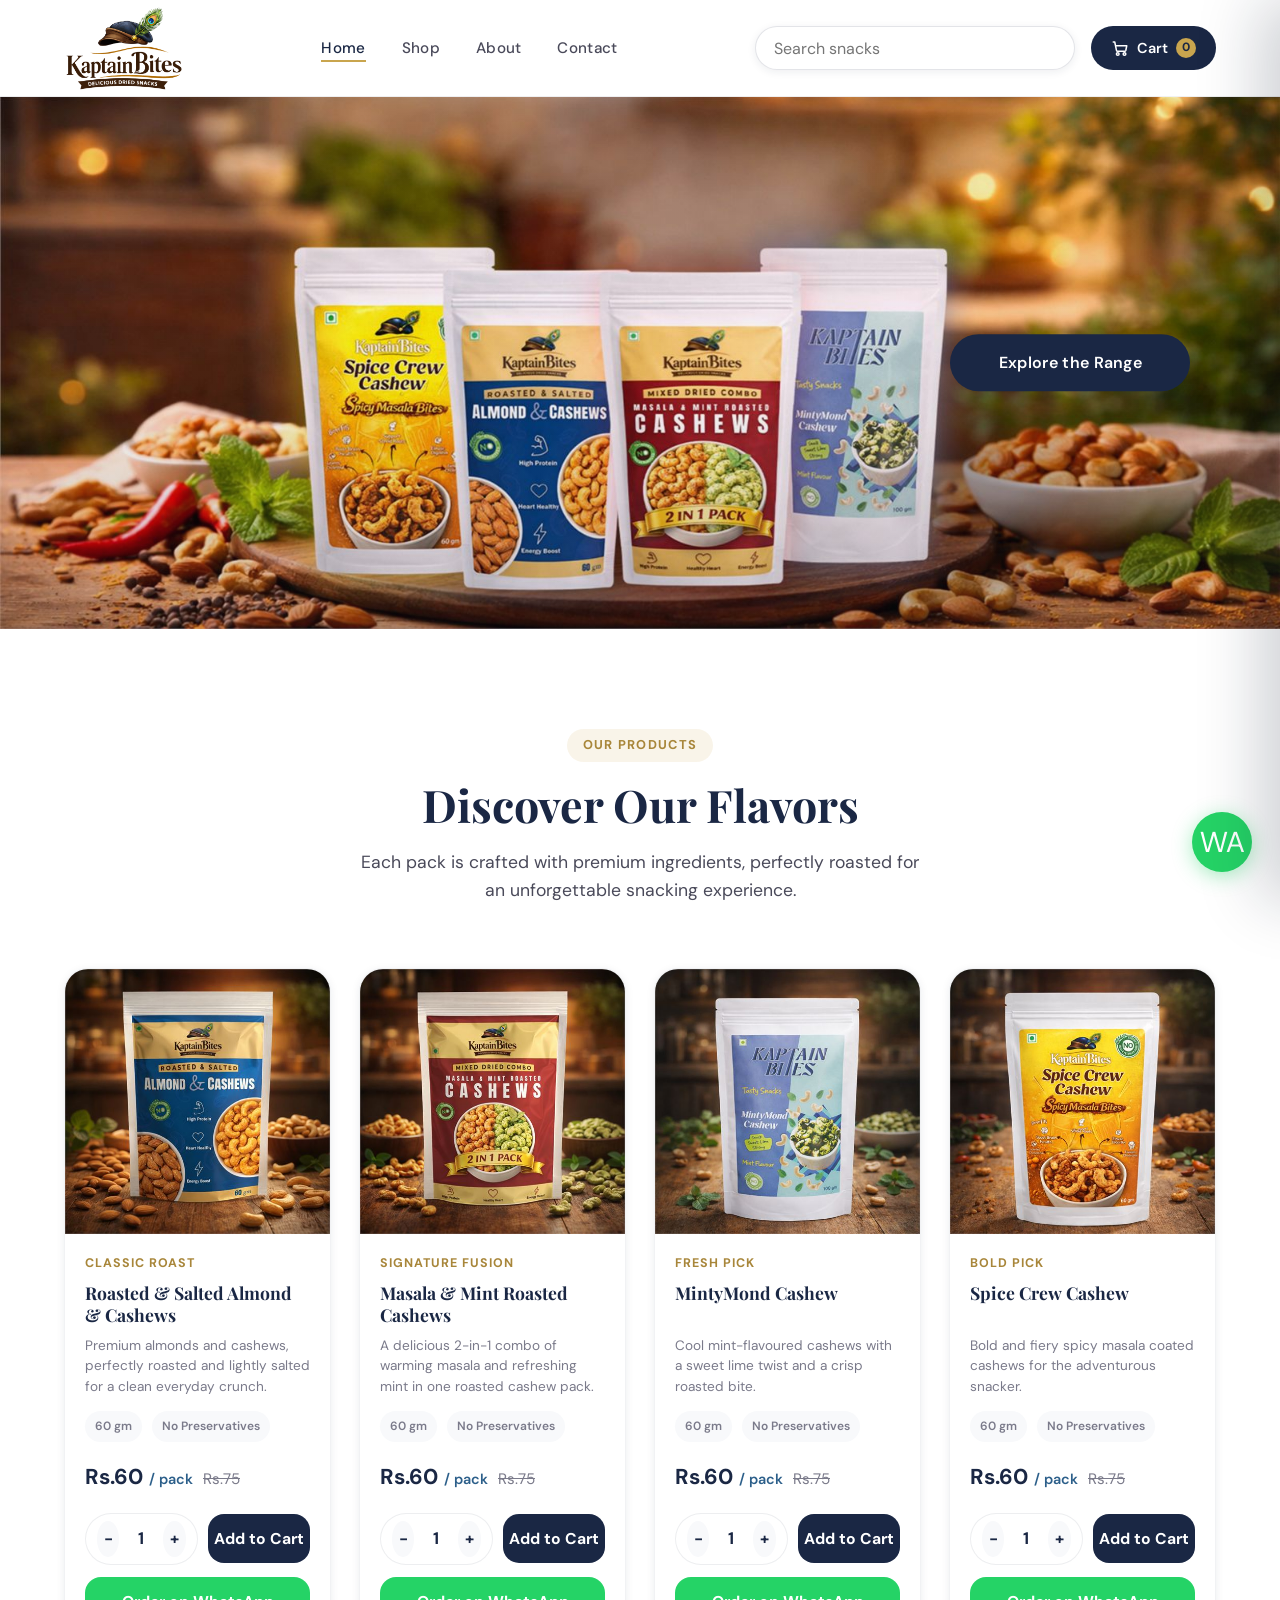
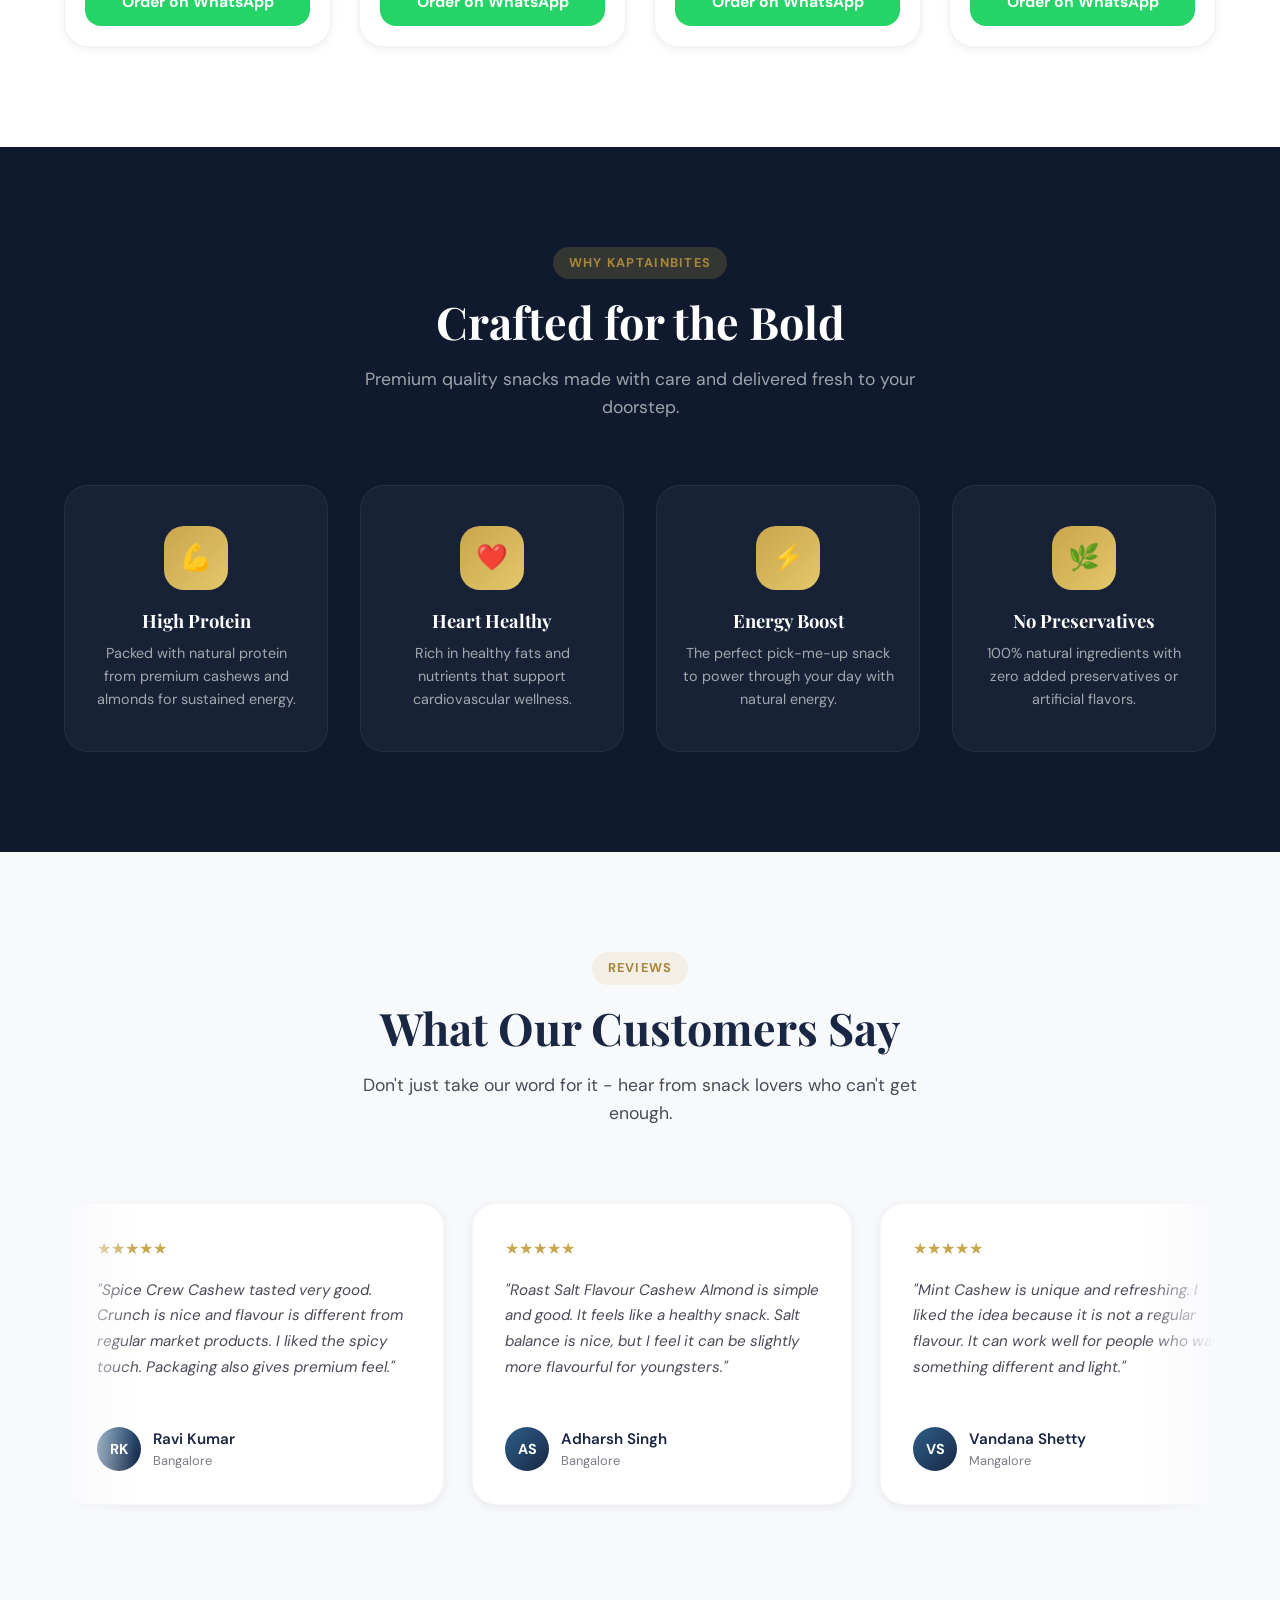
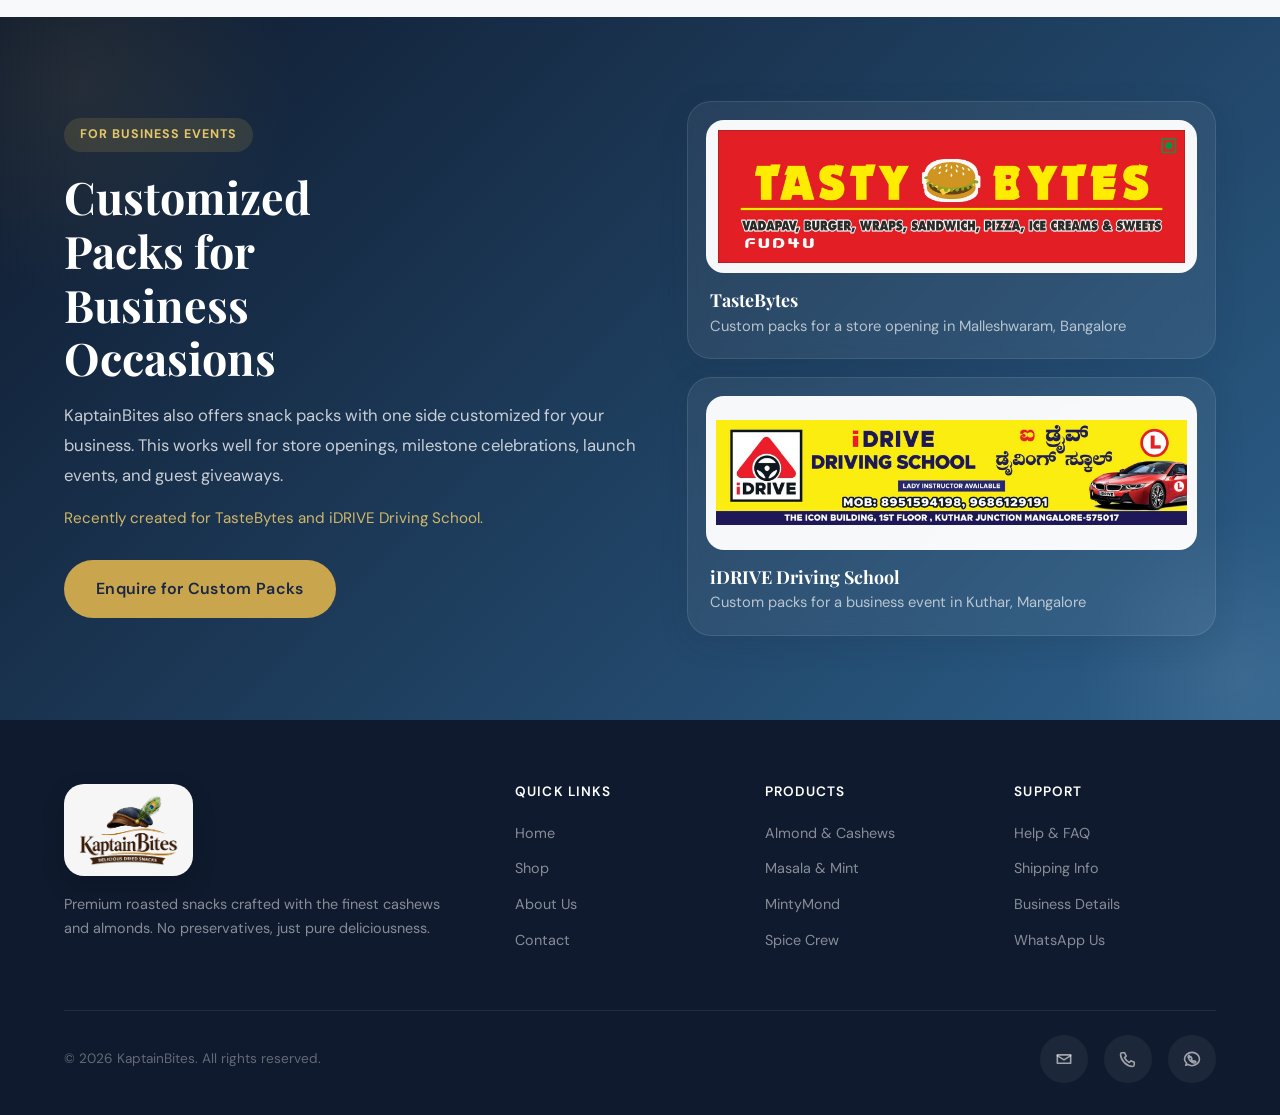
==== commit f8cdace2: "Add files via upload" ====
--- a/index.html
+++ b/index.html
@@ -65,20 +65,23 @@
   </nav>
 
   <section class="hero-video-band" aria-label="KaptainBites hero media">
-    <div class="hero-video-band__frame">
-      <video
-        class="hero-video-band__media"
-        autoplay
-        muted
-        loop
-        playsinline
-        preload="metadata"
-        poster="assets/images/hero/hero-desktop.png"
-        aria-hidden="true"
-      >
-        <source src="assets/images/hero/hero-mobile.mp4" type="video/mp4" media="(max-width: 560px)">
-        <source src="assets/images/hero/hero-desktop.mp4" type="video/mp4">
-      </video>
+    <div class="hero-video-band__frame">
+      <picture class="hero-video-band__poster" aria-hidden="true">
+        <source srcset="assets/images/hero/hero-mobile.jpg" media="(max-width: 768px)">
+        <img src="assets/images/hero/hero-desktop.jpg" alt="" loading="eager" decoding="async" fetchpriority="high" width="1600" height="667">
+      </picture>
+      <video
+        class="hero-video-band__media"
+        autoplay
+        muted
+        loop
+        playsinline
+        preload="none"
+        poster="assets/images/hero/hero-desktop.jpg"
+        data-desktop-src="assets/images/hero/hero-desktop.mp4"
+        aria-hidden="true"
+        hidden
+      ></video>
       <div class="hero-video-band__actions">
         <a href="#products" class="btn-primary hero-video-band__cta">Explore the Range</a>
       </div>
@@ -433,6 +436,7 @@
   <script src="assets/js/product-catalog.js"></script>
   <script src="assets/js/cart.js"></script>
   <script src="assets/js/site.js"></script>
+  <script src="assets/js/hero-media.js"></script>
   <script src="assets/js/cart-drawer.js"></script>
 </body>
 </html>
@@ -446,3 +450,5 @@
 
 
 
+
+
--- a/assets/css/styles.css
+++ b/assets/css/styles.css
@@ -467,3 +467,17 @@
 
 
 
+
+
+
+
+/* MOBILE POLISH */
+.hero-video-band__poster,.hero-video-band__media{position:absolute;inset:0}.hero-video-band__poster{display:block;z-index:0}.hero-video-band__poster img{width:100%;height:100%;object-fit:cover}.hero-video-band__media{z-index:0}@media(max-width:768px){.container{padding:0 18px}.navbar{backdrop-filter:none;-webkit-backdrop-filter:none}.nav-inner{height:78px;padding:0 18px;gap:12px}.nav-logo__image{height:54px}.nav-actions{gap:10px}.nav-search-shell{display:none}.nav-links{display:none}.nav-mobile-search{display:block}.mobile-toggle{display:flex}
+.nav-links.mobile-open{display:grid;position:absolute;top:100%;left:0;right:0;padding:12px 18px 18px;background:rgba(255,255,255,.98);box-shadow:var(--shadow-md);border-top:1px solid rgba(26,39,68,.08);max-height:calc(100svh - 78px);overflow-y:auto;gap:0}.nav-links.mobile-open li{list-style:none;border-bottom:1px solid rgba(26,39,68,.08)}.nav-links.mobile-open li:last-child{border-bottom:0}.nav-links.mobile-open a{display:block;padding:14px 0;font-size:1rem}.nav-cart{height:40px;padding:0 14px;gap:7px;border-radius:16px}.hero-video-band{margin-top:78px}.hero-video-band__frame{aspect-ratio:4/5;min-height:420px}.hero-video-band__media{display:none!important}.hero-video-band__actions{left:18px;right:18px;bottom:18px;top:auto;transform:none;justify-content:stretch}.hero-video-band__cta{width:100%;min-width:0;padding:14px 18px}#products{scroll-margin-top:96px}
+.section{padding:72px 0}.section-header{margin-bottom:34px}.section-header h2{font-size:2rem;line-height:1.08}.section-header p,.page-header p{font-size:.98rem;max-width:34ch;margin:0 auto}.page-header{padding:110px 0 42px}.page-header h1{font-size:2.2rem}.catalog-toolbar{grid-template-columns:1fr;gap:14px;margin-bottom:28px}.catalog-toolbar h2{font-size:1.75rem}.products-grid{grid-template-columns:1fr;gap:18px;max-width:440px;margin:0 auto}.product-card{border-radius:22px}.product-info{padding:18px}.product-name{min-height:0;font-size:1.28rem}.product-desc{min-height:0;-webkit-line-clamp:4}.product-meta{margin-bottom:14px}.product-footer{gap:14px}.product-card__controls{grid-template-columns:minmax(0,.92fr) minmax(0,1.08fr)}.quantity-control--catalog{min-height:48px;padding:6px 10px}.product-card__quick{min-height:48px;padding:12px 14px;font-size:.95rem}
+.features-grid,.values-grid,.about-story,.contact-grid,.business-service__grid,.business-service__showcase,.related-products__grid,.footer-grid{grid-template-columns:1fr}.feature-card,.value-card,.contact-form,.contact-info-card,.about-visual,.business-service__card,.related-products{padding:20px}.about-story,.contact-grid{gap:22px}.about-story-text h2,.business-service__content h2{font-size:2.05rem;max-width:none}.business-service__content p{max-width:none;font-size:.98rem}.testimonials-marquee{overflow-x:auto;padding:0 0 8px;scroll-snap-type:x mandatory;scrollbar-width:none;-ms-overflow-style:none}.testimonials-marquee::-webkit-scrollbar{display:none}.testimonials-marquee::before,.testimonials-marquee::after{display:none}.testimonials-track{width:max-content;gap:16px;padding:0 18px 4px 0;animation:none}.testimonial-card{width:min(86vw,320px);flex:0 0 min(86vw,320px);min-height:0;padding:24px;scroll-snap-align:start}.cta-banner{padding:56px 0}.cta-banner h2{font-size:2rem}.cta-banner p{max-width:32ch;margin:0 auto 24px;font-size:1rem}
+.business-service{padding:60px 0}.business-service__grid{gap:24px}.business-service__card-media{aspect-ratio:16/7;padding:10px}.cart-sidebar{width:100vw;max-width:100vw}.cart-header{padding:18px 18px 16px;align-items:flex-start}.cart-header__meta{display:grid;gap:4px}.cart-items{padding:0 18px 18px}.cart-item{display:grid;grid-template-columns:72px minmax(0,1fr) auto;gap:12px}.cart-item-img{width:72px;height:72px}.cart-item-details{min-width:0}.cart-item-name{font-size:.92rem;line-height:1.35}.cart-item-price{font-size:.88rem}.cart-qty{gap:10px;flex-wrap:wrap}.cart-footer{padding:18px}.cart-footer .btn-whatsapp,.cart-footer__browse{padding:14px 16px;font-size:.95rem}.cart-page-grid{grid-template-columns:1fr;gap:20px}.cart-card{padding:20px}.cart-card__header h2{font-size:1.6rem}
+.cart-item-row{grid-template-columns:84px minmax(0,1fr);gap:16px;padding:16px;border-radius:20px}.cart-item-row__media{width:84px;height:84px}.cart-item-row__media img{padding:8px}.cart-item-row__content,.cart-item-row__actions{align-items:flex-start}.cart-item-row__content{gap:14px}.cart-item-row__actions{min-width:0;width:100%}.cart-summary-panel{padding:22px}.product-main{padding-top:110px;padding-bottom:56px}.product-detail-card{padding:18px;gap:18px;border-radius:24px}.product-detail__media{width:100%;max-width:420px;margin:0 auto;aspect-ratio:1/1}.product-detail__content h1{font-size:2rem}.product-detail__description{font-size:.98rem}.product-detail__order{max-width:100%}.quantity-control--detail{width:100%;min-width:0}.product-detail__order-actions{flex-direction:column}.product-detail__order-actions .btn-primary,.product-detail__order-actions .btn-secondary{width:100%}.footer{padding:52px 0 26px}.footer-grid{gap:28px;margin-bottom:28px}.footer-brand__logo-link{padding:10px 14px;border-radius:18px}.footer-brand__logo{height:54px}.footer-bottom{flex-direction:column;align-items:flex-start;gap:14px;text-align:left}.footer-social{flex-wrap:wrap}.whatsapp-float{right:16px;bottom:16px;width:54px;height:54px;font-size:1.5rem}}
+@media(max-width:560px){.container{padding:0 14px}.nav-inner{height:74px;padding:0 14px}.nav-logo__image{height:50px}.nav-cart{height:38px;padding:0 12px}.nav-cart__label{display:none}.hero-video-band{margin-top:74px}.hero-video-band__frame{aspect-ratio:4/6;min-height:380px}.hero-video-band__actions{left:14px;right:14px;bottom:14px}.section{padding:60px 0}.section-header h2{font-size:1.8rem}.section-header p{font-size:.94rem}.page-header{padding:102px 0 36px}.page-header h1{font-size:1.95rem}.product-info{padding:16px}.product-name{font-size:1.15rem}.product-desc{font-size:.9rem}.product-card__controls{grid-template-columns:1fr}.quantity-control--catalog .qty-btn{width:34px;height:34px}.product-meta span{font-size:.72rem}.about-story-text h2,.business-service__content h2{font-size:1.85rem}.feature-card,.value-card,.contact-form,.contact-info-card{padding:18px}.testimonial-card{width:min(88vw,290px);flex-basis:min(88vw,290px)}.search-result{padding:10px;gap:10px}.search-result__image{width:52px;height:52px;padding:6px}.cart-item{grid-template-columns:64px minmax(0,1fr) auto}.cart-item-img{width:64px;height:64px}.cart-item-row{grid-template-columns:1fr}.cart-item-row__media{width:100%;height:140px}.product-detail__content h1{font-size:1.75rem}.product-detail__price strong{font-size:1.65rem}.footer-brand__logo{height:48px}}
+@media(max-width:400px){.btn-primary,.btn-secondary,.btn-whatsapp{padding:14px 20px}.product-card__quick{font-size:.9rem}}@media(prefers-reduced-motion:reduce){.testimonials-track{animation:none}}
+
